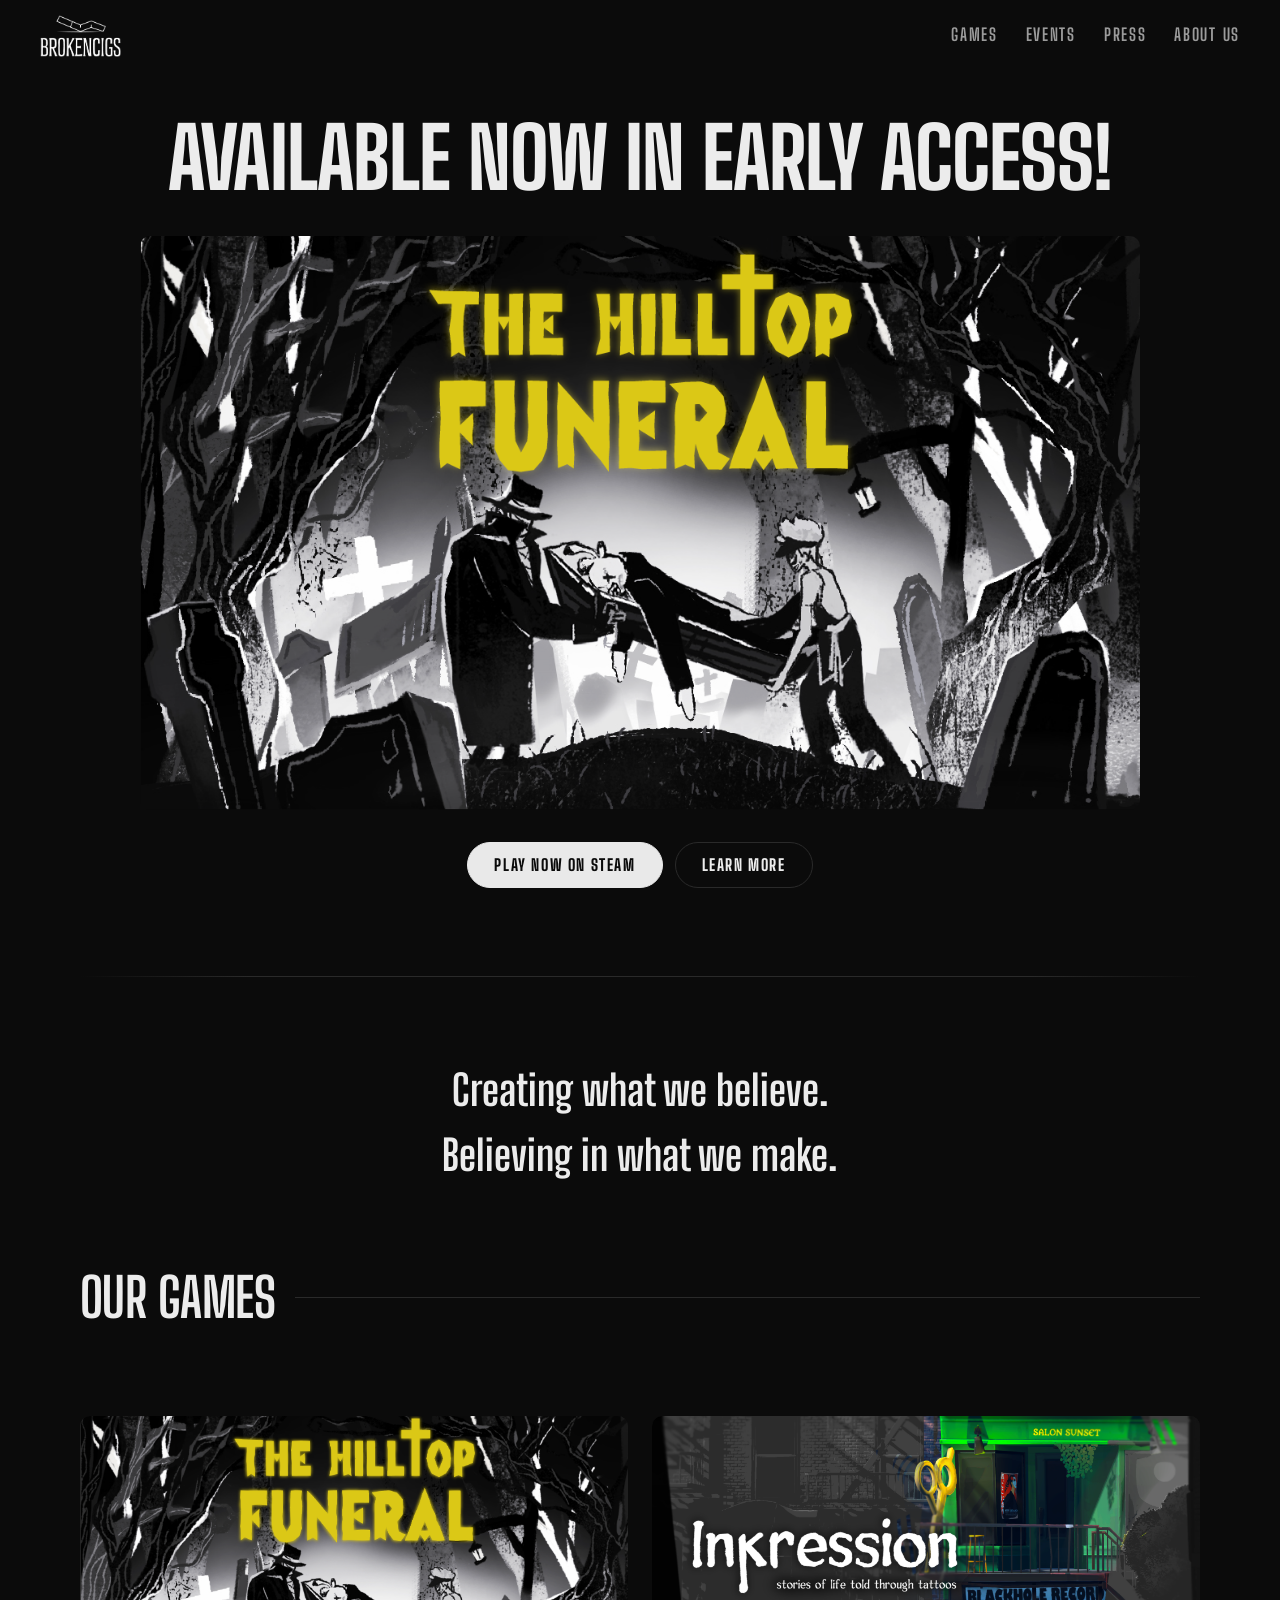
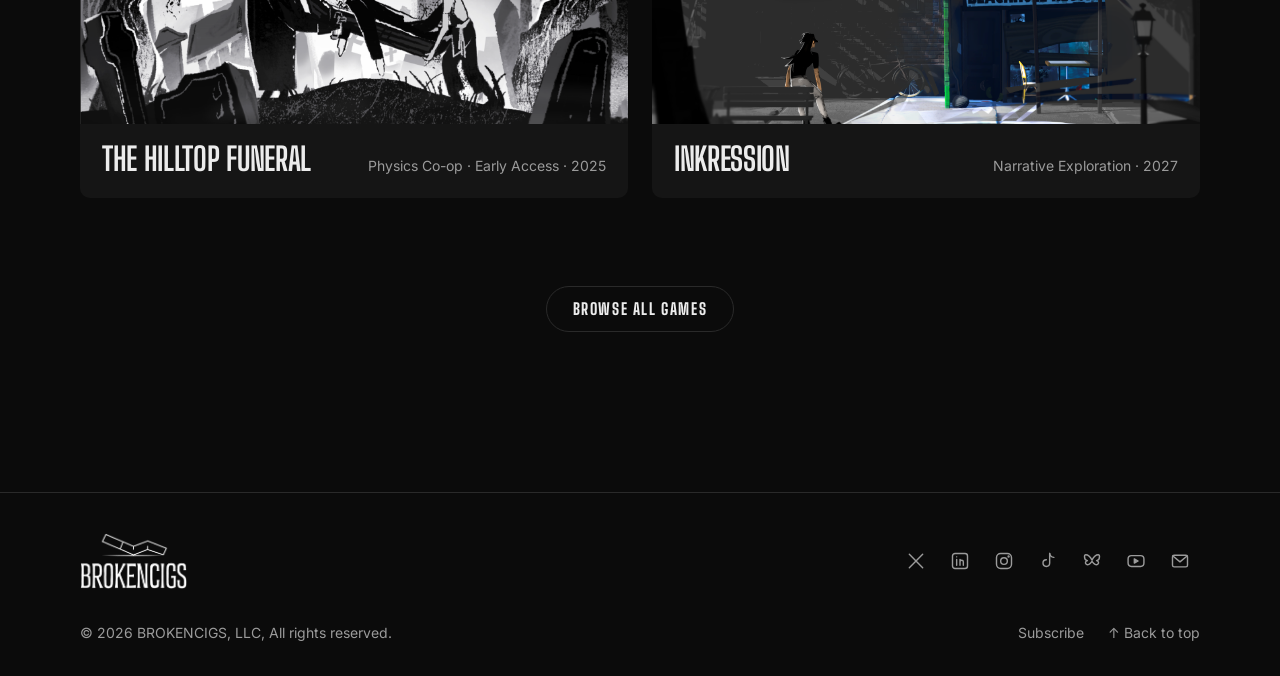
==== index.html @ 19e1feb3 "Migrate brokencigs.com from Adobe Portfolio to static site Co-Authored-By: Claude Opus 5.5 <noreply@" ====
<!doctype html>
<html lang="en">
<head>
  <meta charset="utf-8">
  <meta name="viewport" content="width=device-width, initial-scale=1">
  <title>BROKENCIGS — New York Indie Game Studio</title>
  <meta name="description" content="New York indie game studio. Creating what we believe. Believing in what we make.">
  <meta name="keywords" content="indie game, indie game studio, new york indie game studio, nyc game studio, brokencigs, nyc indie">
  <meta property="og:title" content="BROKENCIGS">
  <meta property="og:description" content="New York indie game studio. Creating what we believe. Believing in what we make.">
  <meta property="og:image" content="https://brokencigs.com/images/brand/share.png">
  <meta name="twitter:card" content="summary_large_image">
  <link rel="canonical" href="https://brokencigs.com/">
  <link rel="icon" href="/images/brand/favicon-32.png">
  <link rel="apple-touch-icon" href="/images/brand/apple-touch-icon.png">
  <link rel="stylesheet" href="/assets/site.css">
  <script src="/site-config.js" defer></script>
  <script src="/assets/site.js" defer></script>
</head>
<body>
<script>
// ── HOME PAGE CONTENT ─────────────────────────────────────────
// Block types are listed in README.md. Reorder, add or remove freely.
PAGE = {
  blocks: [
    {
      type:    "hero",
      title:   "Available now in Early Access!",
      image:   "/images/home-page/hilltop-early-access.png",
      link:    "/the-hilltop-funeral/",
      buttons: [
        { label: "Play now on Steam", url: "https://store.steampowered.com/app/3553350/The_Hilltop_Funeral/" },
        { label: "Learn more",        url: "/the-hilltop-funeral/", style: "ghost" },
      ],
    },

    { type: "divider" },

    {
      type:  "tagline",
      lines: ["Creating what we believe.", "Believing in what we make."],
    },

    { type: "heading", text: "Our Games" },
    { type: "cards", source: "games" },
    { type: "buttons", items: [{ label: "Browse all games", url: "/games/", style: "ghost" }] },
  ],
};
</script>
</body>
</html>
---- assets/site.css ----
/* ================================================================
   site.css — look & feel for the whole site
   Change colours and fonts in the :root block below.
   ================================================================ */

@import url("https://fonts.googleapis.com/css2?family=Inter:wght@400;500;600&family=Big+Shoulders+Display:wght@600;700;800&display=swap");

:root {
  --bg:        #0b0b0b;   /* page background */
  --surface:   #151515;   /* cards, panels */
  --surface-2: #1d1d1d;
  --line:      #2a2a2a;   /* borders, dividers */
  --text:      #ececec;   /* main text */
  --muted:     #9b9b9b;   /* secondary text */
  --accent:    #e9e9e9;   /* buttons & highlights — pages can override with PAGE.accent */
  --accent-ink:#0b0b0b;   /* text on top of accent buttons */

  --font-display: "Big Shoulders Display", "Arial Narrow", sans-serif;
  --font-body:    "Inter", system-ui, sans-serif;

  --max:   1120px;   /* content width */
  --prose: 720px;    /* paragraph width */
  --gutter: clamp(16px, 4vw, 40px);
  --radius: 10px;
  --header-h: 72px;
}

/* ── Base ─────────────────────────────────────────────────── */
*, *::before, *::after { box-sizing: border-box; }
html { scroll-behavior: smooth; -webkit-text-size-adjust: 100%; }
body {
  margin: 0;
  background: var(--bg);
  color: var(--text);
  font: 400 17px/1.7 var(--font-body);
  -webkit-font-smoothing: antialiased;
  overflow-x: hidden;
}
img, video, iframe { display: block; max-width: 100%; }
a { color: inherit; text-decoration-color: color-mix(in srgb, currentColor 40%, transparent); text-underline-offset: 3px; }
a:hover { text-decoration-color: currentColor; }
h1, h2, h3 { font-family: var(--font-display); font-weight: 700; line-height: 1.1; letter-spacing: -0.01em; margin: 0; }
p { margin: 0 0 1em; }
p:last-child { margin-bottom: 0; }
::selection { background: var(--accent); color: var(--accent-ink); }
:focus-visible { outline: 2px solid var(--accent); outline-offset: 3px; }
.sr-only { position: absolute; width: 1px; height: 1px; overflow: hidden; clip: rect(0 0 0 0); white-space: nowrap; }

.eyebrow {
  font: 700 14px/1.4 var(--font-display);
  letter-spacing: .14em;
  text-transform: uppercase;
  color: var(--muted);
  margin: 0 0 .7em;
}

/* ── Header ───────────────────────────────────────────────── */
.site-header {
  position: fixed; inset: 0 0 auto 0; z-index: 50;
  height: var(--header-h);
  display: flex; align-items: center; justify-content: space-between; gap: 24px;
  padding: 0 var(--gutter);
  transition: background .3s, border-color .3s;
  border-bottom: 1px solid transparent;
}
body.scrolled .site-header, body.menu-open .site-header {
  background: color-mix(in srgb, var(--bg) 88%, transparent);
  backdrop-filter: blur(12px);
  border-bottom-color: var(--line);
}
.brand { display: flex; align-items: center; gap: 12px; text-decoration: none; }
.brand img { height: 42px; width: auto; }
.brand--footer img { height: 56px; }
.brand span { font: 800 24px/1 var(--font-display); letter-spacing: .06em; }

.site-nav { display: flex; align-items: center; gap: 28px; }
.site-nav__links { display: flex; gap: 28px; list-style: none; margin: 0; padding: 0; }
.site-nav__links a {
  font: 700 17px/1 var(--font-display); letter-spacing: .1em; text-transform: uppercase;
  text-decoration: none; color: var(--muted); padding: 8px 0; position: relative; transition: color .2s;
}
.site-nav__links a:hover, .site-nav__links a[aria-current] { color: var(--text); }
.site-nav__links a[aria-current]::after {
  content: ""; position: absolute; left: 0; right: 0; bottom: 0; height: 2px; background: var(--accent);
}
.site-header .socials--nav { display: none; }

.menu-btn { display: none; }

@media (max-width: 760px) {
  .menu-btn {
    display: grid; place-content: center; gap: 6px;
    width: 44px; height: 44px; margin-right: -10px;
    background: none; border: 0; cursor: pointer;
  }
  .menu-btn span { display: block; width: 22px; height: 2px; background: var(--text); transition: transform .25s; }
  body.menu-open .menu-btn span:first-child { transform: translateY(4px) rotate(45deg); }
  body.menu-open .menu-btn span:last-child  { transform: translateY(-4px) rotate(-45deg); }

  .site-nav {
    position: fixed; inset: var(--header-h) 0 0 0;
    flex-direction: column; align-items: flex-start; justify-content: space-between;
    padding: 32px var(--gutter) 48px;
    background: var(--bg);
    opacity: 0; visibility: hidden; transition: opacity .25s, visibility .25s;
  }
  body.menu-open { overflow: hidden; }
  body.menu-open .site-nav { opacity: 1; visibility: visible; }
  .site-nav__links { flex-direction: column; gap: 4px; }
  .site-nav__links a { font-size: 30px; letter-spacing: .02em; color: var(--text); display: block; padding: 10px 0; }
  .site-nav__links a[aria-current]::after { display: none; }
  .site-nav__links a[aria-current] { color: var(--accent); }
  .site-header .socials--nav { display: flex; }
}

/* ── Layout ───────────────────────────────────────────────── */
.site-main {
  padding: calc(var(--header-h) + 40px) var(--gutter) 40px;
  max-width: calc(var(--max) + var(--gutter) * 2);
  margin: 0 auto;
}
.site-main > * + * { margin-top: clamp(48px, 7vw, 88px); }
.site-main > .full:first-child { margin-top: calc(-1 * (var(--header-h) + 40px)); }

/* Full-bleed sections break out of the content column */
.full {
  width: 100vw;
  margin-left: calc(50% - 50vw);
}

.reveal { opacity: 0; transform: translateY(18px); transition: opacity .7s ease, transform .7s ease; }
.reveal.in { opacity: 1; transform: none; }

/* ── Headings & text ──────────────────────────────────────── */
.page-head { padding-top: 24px; }
.page-title { font-size: clamp(56px, 10vw, 128px); font-weight: 800; text-transform: uppercase; letter-spacing: 0; line-height: .95; }
.page-intro { max-width: var(--prose); margin-top: 20px; color: var(--muted); font-size: 19px; }

.section-heading, .block-title {
  font-size: clamp(34px, 5vw, 54px);
  text-transform: uppercase;
  margin-bottom: 28px;
}
.section-heading { display: flex; align-items: center; gap: 20px; }
.section-heading::after { content: ""; flex: 1; height: 1px; background: var(--line); }

.prose { max-width: var(--prose); }
.prose a { color: var(--text); font-weight: 500; }
.text--center { text-align: center; }
.text--center .prose, .text--center .block-title { margin-left: auto; margin-right: auto; }

.tagline { text-align: center; }
.tagline p {
  font: 700 clamp(26px, 3.8vw, 42px)/1.2 var(--font-display);
  margin: 0 auto .35em; max-width: 900px;
}
.tagline p:last-child { margin-bottom: 0; }

.divider { border: 0; height: 1px; background: linear-gradient(90deg, transparent, var(--line) 15%, var(--line) 85%, transparent); }

/* ── Buttons ──────────────────────────────────────────────── */
.buttons { display: flex; flex-wrap: wrap; gap: 12px; }
.buttons--center { justify-content: center; }
.btn {
  display: inline-flex; align-items: center; gap: 8px;
  padding: 14px 26px;
  font: 800 16px/1 var(--font-display); letter-spacing: .1em; text-transform: uppercase;
  text-decoration: none;
  background: var(--accent); color: var(--accent-ink);
  border: 1px solid var(--accent); border-radius: 999px;
  transition: transform .2s, background .2s, color .2s;
}
.btn:hover { transform: translateY(-2px); }
.btn--ghost { background: transparent; color: var(--text); border-color: var(--line); }
.btn--ghost:hover { border-color: var(--text); }

/* ── Hero blocks ──────────────────────────────────────────── */
.hero { text-align: center; }
.hero__title {
  font-size: clamp(40px, 7vw, 84px); font-weight: 800; text-transform: uppercase; margin-bottom: 32px;
}
.hero__img { display: block; max-width: 1000px; margin: 0 auto 32px; border-radius: var(--radius); overflow: hidden; }
.hero__img img { width: 100%; transition: transform .6s ease; }
a.hero__img:hover img { transform: scale(1.02); }

.game-hero { position: relative; }
.game-hero__art { position: relative; }
.game-hero__art > img:first-child {
  width: 100%; aspect-ratio: 16 / 9; max-height: 92vh; object-fit: cover;
}
.game-hero__art::after {   /* darken the top for the menu, fade the bottom into the page */
  content: ""; position: absolute; inset: 0; pointer-events: none;
  background: linear-gradient(180deg, rgba(11,11,11,.6) 0, transparent 22%, transparent 62%, var(--bg) 100%);
}
.game-hero__logo {
  position: absolute; z-index: 1; left: 50%; top: 50%; transform: translate(-50%, -50%);
  width: min(640px, 80%); filter: drop-shadow(0 6px 30px rgba(0,0,0,.6));
}
.game-hero__inner { position: relative; z-index: 1; margin-top: -40px; padding: 0 var(--gutter); text-align: center; }
.game-hero__sub { font-size: 19px; margin: 0 auto 20px; max-width: 600px; }
@media (max-width: 640px) { .game-hero__inner { margin-top: 8px; } }

/* ── Video, facts, images ─────────────────────────────────── */
.video__frame { position: relative; aspect-ratio: 16 / 9; border-radius: var(--radius); overflow: hidden; background: #000; }
.video__frame iframe { position: absolute; inset: 0; width: 100%; height: 100%; border: 0; }

.facts {
  display: grid; grid-template-columns: repeat(auto-fit, minmax(170px, 1fr));
  margin: 0; border: 1px solid var(--line); border-radius: var(--radius); overflow: hidden;
}
.fact { padding: 20px 22px; border-right: 1px solid var(--line); margin-right: -1px; }
.fact dt { font: 700 13px/1.4 var(--font-display); letter-spacing: .16em; text-transform: uppercase; color: var(--muted); margin-bottom: 6px; }
.fact dd { margin: 0; font: 700 21px/1.3 var(--font-display); }
.fact dd a { color: var(--accent); }
@media (max-width: 560px) {
  .facts { grid-template-columns: 1fr 1fr; }
  .fact { border-bottom: 1px solid var(--line); margin-bottom: -1px; }
}

.image { margin-left: auto; margin-right: auto; }
.image--narrow { max-width: var(--prose); }
.image--wide   { max-width: var(--max); }
.image .media { width: 100%; border-radius: var(--radius); }
.image figcaption { color: var(--muted); font-size: 14px; margin-top: 12px; text-align: center; }

img[data-lightbox] { cursor: zoom-in; }

/* ── Features ─────────────────────────────────────────────── */
.feature__text {
  max-width: 760px; margin: 0 auto 24px; text-align: center;
  font: 500 clamp(17px, 2vw, 20px)/1.6 var(--font-body);
}
.feature__text::before { content: "✢"; display: block; color: var(--accent); font-size: 22px; margin-bottom: 8px; }
.feature__media { display: grid; gap: 16px; }
.feature__media.cols-2 { grid-template-columns: 1fr 1fr; }
.feature__media.cols-3 { grid-template-columns: repeat(3, 1fr); }
.feature__media .media { width: 100%; height: 100%; object-fit: cover; border-radius: var(--radius); background: var(--surface); }
.feature__media.cols-1 { max-width: 960px; margin: 0 auto; }
@media (max-width: 640px) { .feature__media.cols-2, .feature__media.cols-3 { grid-template-columns: 1fr; } }

/* ── Lists ────────────────────────────────────────────────── */
.list .prose + .bullets, .bullets + .prose { margin-top: 24px; }
.bullets { list-style: none; padding: 0; margin: 0; max-width: var(--prose); display: grid; gap: 12px; }
.bullets li {
  padding: 16px 20px 16px 48px; position: relative;
  background: var(--surface); border-radius: var(--radius);
}
.bullets li::before { content: "✢"; position: absolute; left: 20px; top: 16px; color: var(--accent); }
.bullets strong { font-family: var(--font-display); }
.list > .buttons, .text + .buttons { margin-top: 28px; }

/* ── Characters ───────────────────────────────────────────── */
.character {
  display: grid; grid-template-columns: minmax(0, 5fr) minmax(0, 6fr); gap: clamp(24px, 5vw, 64px);
  align-items: center;
}
.character + .character { margin-top: clamp(48px, 7vw, 80px); }
.character--flip .character__img { order: 2; }
.character__img .media { width: 100%; border-radius: var(--radius); max-height: 640px; object-fit: contain; }
.character h3 { font-size: clamp(34px, 5vw, 52px); text-transform: uppercase; margin-bottom: 6px; }
.character .eyebrow { color: var(--accent); margin-bottom: 18px; }
@media (max-width: 720px) {
  .character { grid-template-columns: 1fr; }
  .character--flip .character__img { order: 0; }
}

/* ── Gallery ──────────────────────────────────────────────── */
.gallery__grid { display: grid; grid-template-columns: repeat(auto-fill, minmax(260px, 1fr)); gap: 12px; }
.gallery__grid .media { width: 100%; aspect-ratio: 16 / 9; object-fit: cover; border-radius: 6px; transition: opacity .2s; }
.gallery__grid .media:hover { opacity: .8; }

/* ── Events ───────────────────────────────────────────────── */
.event { padding-top: clamp(40px, 6vw, 64px); border-top: 1px solid var(--line); }
.page-head + .event { border-top: 0; padding-top: 0; }
.event__title { font-size: clamp(34px, 5.2vw, 58px); text-transform: uppercase; margin-bottom: 28px; }
.event__main { display: grid; grid-template-columns: minmax(0, 1fr) minmax(0, 1fr); gap: clamp(24px, 4vw, 56px); align-items: start; }
.event__main--solo { grid-template-columns: 1fr; }
.event__main .prose { color: #d6d6d6; }
.event__lead { display: block; border-radius: var(--radius); overflow: hidden; background: var(--surface); }
.event__lead .media { width: 100%; }
.event__photos { display: grid; gap: 12px; margin-top: 24px; }
.event__photos.cols-2 { grid-template-columns: repeat(2, 1fr); }
.event__photos.cols-3 { grid-template-columns: repeat(3, 1fr); }
.event__photos .media { width: 100%; aspect-ratio: 4 / 3; object-fit: cover; border-radius: 6px; }
@media (max-width: 760px) {
  .event__main { grid-template-columns: 1fr; }
  .event__photos.cols-3 { grid-template-columns: 1fr 1fr; }
  .event__photos.cols-3 .media:first-child { grid-column: 1 / -1; }
}

/* ── Cards ────────────────────────────────────────────────── */
.cards { display: grid; grid-template-columns: repeat(auto-fill, minmax(min(100%, 420px), 1fr)); gap: 24px; }
.card { display: block; text-decoration: none; position: relative; border-radius: var(--radius); overflow: hidden; background: var(--surface); }
.card__img { aspect-ratio: 16 / 9; overflow: hidden; }
.card__img img { width: 100%; height: 100%; object-fit: cover; transition: transform .6s ease; }
.card:hover .card__img img { transform: scale(1.05); }
.card__body { padding: 18px 22px 20px; display: flex; align-items: baseline; justify-content: space-between; gap: 16px; flex-wrap: wrap; }
.card__title { font-size: 32px; text-transform: uppercase; }
.card__meta { margin: 0; color: var(--muted); font-size: 14px; }

/* Event year cards: big year over the photo */
.card--big-title .card__img::after { content: ""; position: absolute; inset: 0; background: rgba(0,0,0,.45); transition: background .3s; }
.card--big-title:hover .card__img::after { background: rgba(0,0,0,.25); }
.card--big-title .card__body { position: absolute; inset: 0; display: grid; place-items: center; padding: 0; z-index: 1; }
.card--big-title .card__title { font-size: clamp(72px, 12vw, 140px); font-weight: 800; text-shadow: 0 4px 30px rgba(0,0,0,.5); }
.card--big-title .card__meta { display: none; }

/* ── Link lists (press) ───────────────────────────────────── */
.links ul { list-style: none; margin: 0; padding: 0; border-top: 1px solid var(--line); }
.links li a {
  display: grid; grid-template-columns: 1fr auto; gap: 4px 24px; align-items: center;
  padding: 22px 4px; border-bottom: 1px solid var(--line); text-decoration: none;
  transition: background .2s, padding .2s;
}
.links li a:hover { background: var(--surface); padding-left: 16px; padding-right: 16px; }
.links__title { font: 700 clamp(21px, 2.6vw, 26px)/1.3 var(--font-display); }
.links__meta { grid-column: 1; color: var(--muted); font-size: 14px; }
.links__arrow { grid-row: 1 / span 2; grid-column: 2; font-size: 22px; color: var(--muted); transition: color .2s, transform .2s; }
.links li a:hover .links__arrow { color: var(--accent); transform: translate(2px, -2px); }

/* ── Footer ───────────────────────────────────────────────── */
.site-footer {
  margin-top: clamp(64px, 10vw, 120px);
  border-top: 1px solid var(--line);
  padding: 40px var(--gutter) 32px;
}
.site-footer__top, .site-footer__bottom {
  max-width: var(--max); margin: 0 auto;
  display: flex; justify-content: space-between; align-items: center; gap: 20px; flex-wrap: wrap;
}
.site-footer__bottom { margin-top: 32px; color: var(--muted); font-size: 14px; }
.site-footer__links { display: flex; gap: 24px; }
.site-footer__links a { text-decoration: none; }
.site-footer__links a:hover { color: var(--text); }

.socials { display: flex; flex-wrap: wrap; gap: 4px; list-style: none; margin: 0; padding: 0; }
.socials a {
  display: grid; place-items: center; width: 40px; height: 40px; border-radius: 50%;
  color: var(--muted); text-decoration: none; transition: color .2s, background .2s;
}
.socials a:hover { color: var(--text); background: var(--surface-2); }
.socials svg { width: 20px; height: 20px; fill: none; stroke: currentColor; stroke-width: 1.7; stroke-linecap: round; stroke-linejoin: round; }

/* ── Lightbox ─────────────────────────────────────────────── */
.lightbox {
  position: fixed; inset: 0; z-index: 100;
  display: grid; place-items: center; padding: 56px;
  background: rgba(0,0,0,.94);
  opacity: 0; visibility: hidden; transition: opacity .25s, visibility .25s;
}
.lightbox.open { opacity: 1; visibility: visible; }
.lightbox img { max-width: 100%; max-height: calc(100vh - 112px); object-fit: contain; border-radius: 4px; }
.lightbox button {
  position: absolute; background: none; border: 0; color: #fff; cursor: pointer;
  font: 300 48px/1 var(--font-body); width: 56px; height: 56px; opacity: .7;
}
.lightbox button:hover { opacity: 1; }
.lightbox__close { top: 8px; right: 8px; }
.lightbox__prev  { left: 4px; top: 50%; transform: translateY(-50%); }
.lightbox__next  { right: 4px; top: 50%; transform: translateY(-50%); }
.lightbox--single .lightbox__prev, .lightbox--single .lightbox__next { display: none; }
@media (max-width: 600px) { .lightbox { padding: 56px 8px; } }

.block-error { color: #ff6b6b; border: 1px dashed #ff6b6b; padding: 12px; border-radius: 6px; }

@media (prefers-reduced-motion: reduce) {
  *, *::before, *::after { transition: none !important; animation: none !important; scroll-behavior: auto !important; }
}
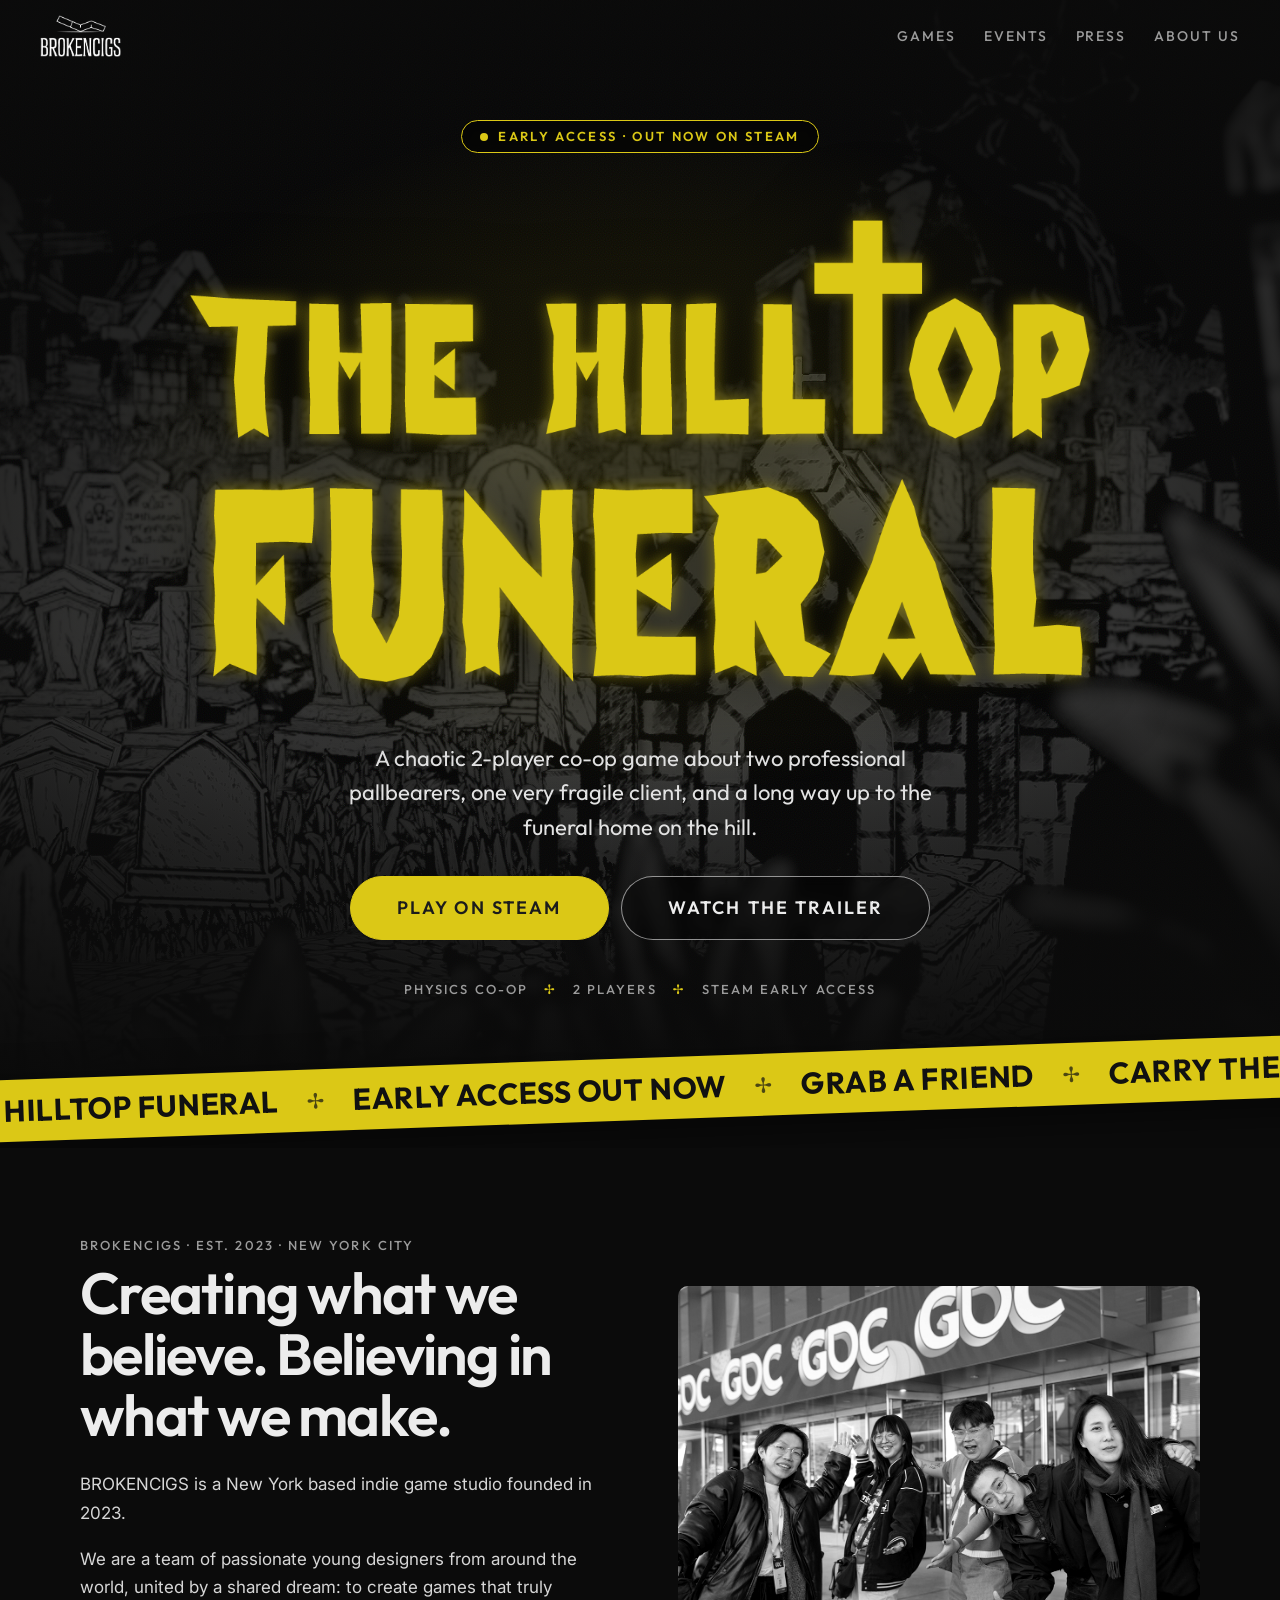
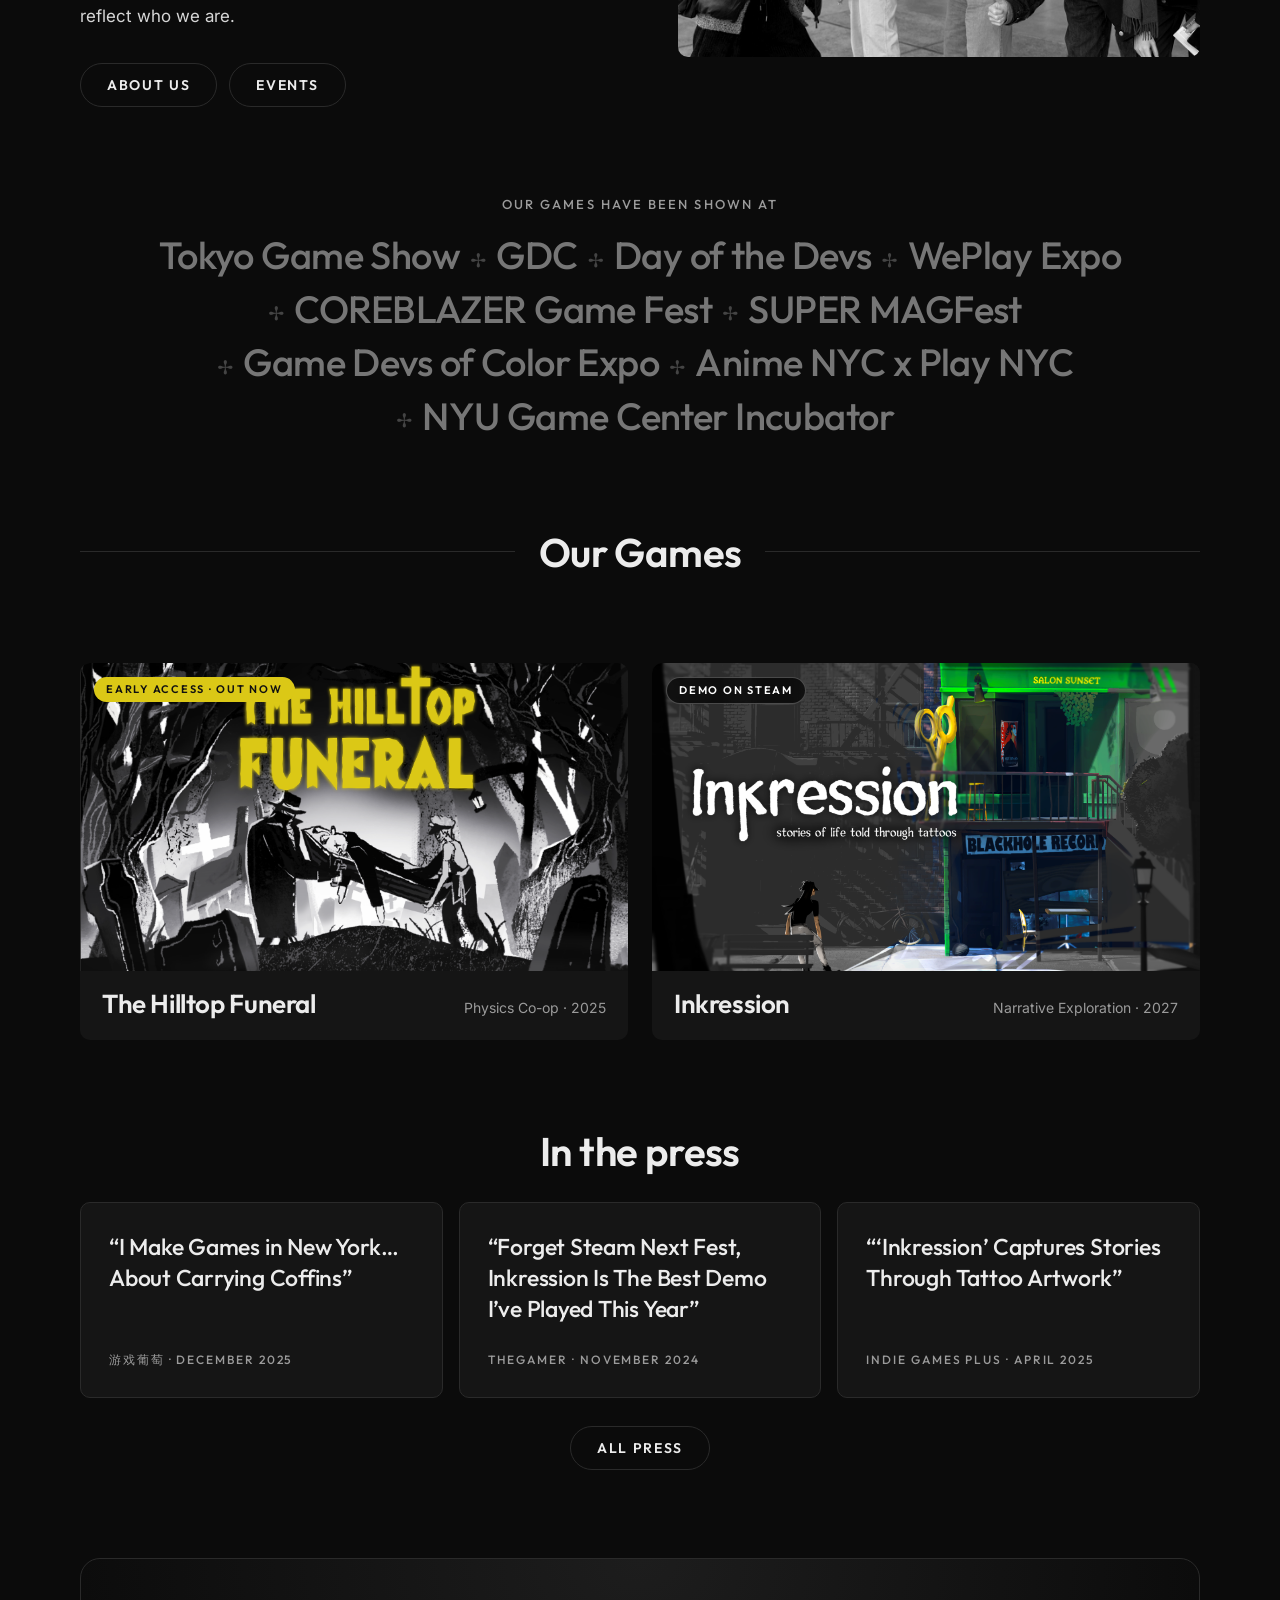
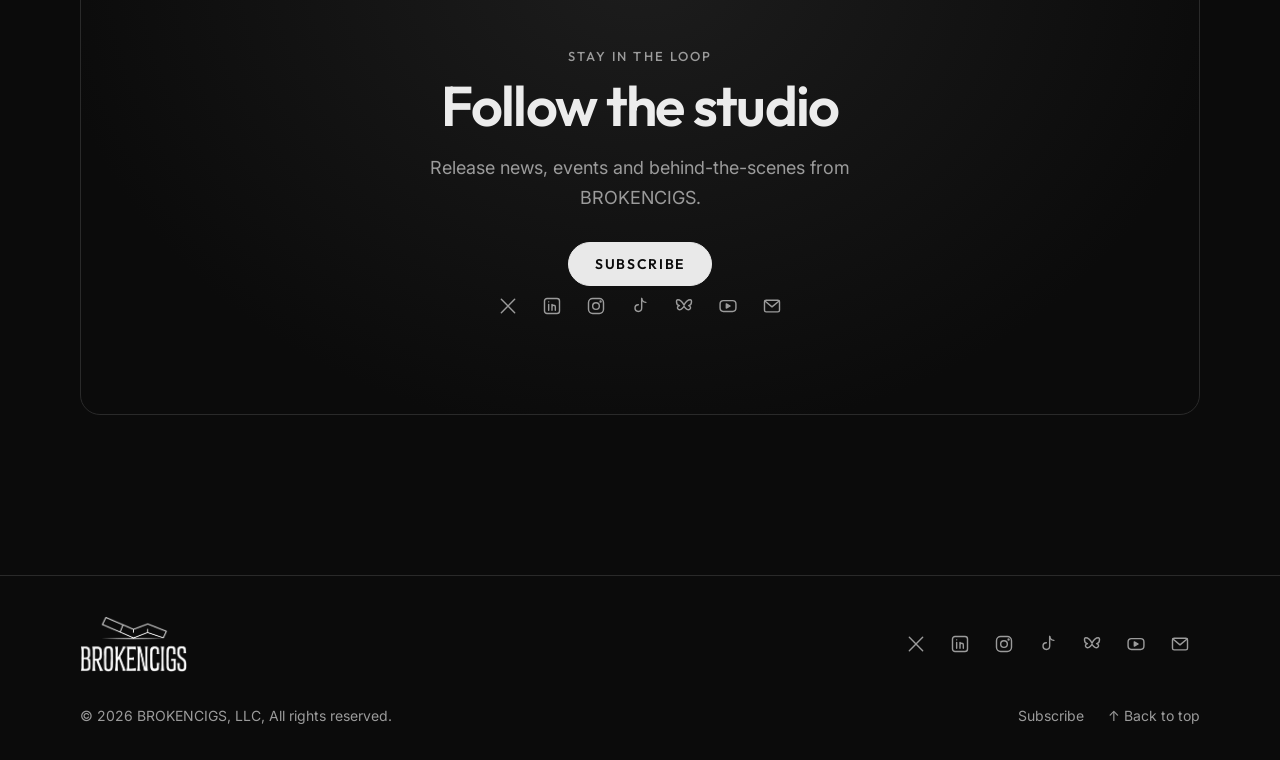
==== commit c31edec8: "Redesign home page around The Hilltop Funeral early access launch Co-Authored-By: Claude Opus 5.5 <n" ====
--- a/index.html
+++ b/index.html
@@ -4,11 +4,11 @@
   <meta charset="utf-8">
   <meta name="viewport" content="width=device-width, initial-scale=1">
   <title>BROKENCIGS — New York Indie Game Studio</title>
-  <meta name="description" content="New York indie game studio. Creating what we believe. Believing in what we make.">
-  <meta name="keywords" content="indie game, indie game studio, new york indie game studio, nyc game studio, brokencigs, nyc indie">
-  <meta property="og:title" content="BROKENCIGS">
+  <meta name="description" content="New York indie game studio. Creating what we believe. Believing in what we make. The Hilltop Funeral is out now in Early Access on Steam.">
+  <meta name="keywords" content="indie game, indie game studio, new york indie game studio, nyc game studio, brokencigs, nyc indie, the hilltop funeral, inkression">
+  <meta property="og:title" content="BROKENCIGS — The Hilltop Funeral is out now in Early Access">
   <meta property="og:description" content="New York indie game studio. Creating what we believe. Believing in what we make.">
-  <meta property="og:image" content="https://brokencigs.com/images/brand/share.png">
+  <meta property="og:image" content="https://brokencigs.com/images/home-page/hilltop-early-access.png">
   <meta name="twitter:card" content="summary_large_image">
   <link rel="canonical" href="https://brokencigs.com/">
   <link rel="icon" href="/images/brand/favicon-32.png">
@@ -21,29 +21,98 @@
 <script>
 // ── HOME PAGE CONTENT ─────────────────────────────────────────
 // Block types are listed in README.md. Reorder, add or remove freely.
+// To feature a different game later, edit the "promo" and "marquee" blocks.
 PAGE = {
   blocks: [
+
+    // 1. Full-screen spotlight on the game we're promoting
     {
-      type:    "hero",
-      title:   "Available now in Early Access!",
-      image:   "/images/home-page/hilltop-early-access.png",
-      link:    "/the-hilltop-funeral/",
+      type:       "promo",
+      title:      "The Hilltop Funeral",
+      badge:      "Early Access · Out now on Steam",
+      logo:       "/images/the-hilltop-funeral/logo.png",
+      link:       "/the-hilltop-funeral/",
+      background: "/images/the-hilltop-funeral/page-background.png",
+      accent:     "#dbc816",
+      accentInk:  "#1c1c1c",
+      text:       "A chaotic 2-player co-op game about two professional pallbearers, one very fragile client, and a long way up to the funeral home on the hill.",
       buttons: [
-        { label: "Play now on Steam", url: "https://store.steampowered.com/app/3553350/The_Hilltop_Funeral/" },
-        { label: "Learn more",        url: "/the-hilltop-funeral/", style: "ghost" },
+        { label: "Play on Steam", url: "https://store.steampowered.com/app/3553350/The_Hilltop_Funeral/" },
+        { label: "Watch the trailer", url: "/the-hilltop-funeral/", style: "ghost" },
+      ],
+      meta: ["Physics Co-op", "2 Players", "Steam Early Access"],
+    },
+
+    // 2. Scrolling ticker (click goes to Steam)
+    {
+      type:  "marquee",
+      link:  "https://store.steampowered.com/app/3553350/The_Hilltop_Funeral/",
+      color: "#dbc816",
+      ink:   "#111111",
+      items: ["The Hilltop Funeral", "Early Access out now", "Grab a friend", "Carry the casket", "Deliver the dead", "Play on Steam"],
+    },
+
+    // 3. Who we are
+    {
+      type:    "split",
+      eyebrow: "BROKENCIGS · Est. 2023 · New York City",
+      title:   "Creating what we believe. Believing in what we make.",
+      body:    "BROKENCIGS is a New York based indie game studio founded in 2023.\n\nWe are a team of passionate young designers from around the world, united by a shared dream: to create games that truly reflect who we are.",
+      image:   { src: "/images/about/team-at-gdc.jpg", alt: "The BROKENCIGS team outside GDC" },
+      buttons: [
+        { label: "About us", url: "/about-us/", style: "ghost" },
+        { label: "Events",   url: "/events/",   style: "ghost" },
       ],
     },
 
-    { type: "divider" },
-
+    // 4. Where we've shown our games
     {
-      type:  "tagline",
-      lines: ["Creating what we believe.", "Believing in what we make."],
+      type:  "chips",
+      title: "Our games have been shown at",
+      items: [
+        { label: "Tokyo Game Show",           url: "/events-2025/" },
+        { label: "GDC",                       url: "/events-2025/" },
+        { label: "Day of the Devs",           url: "/events-2025/" },
+        { label: "WePlay Expo",               url: "/events-2025/" },
+        { label: "COREBLAZER Game Fest",      url: "/events-2025/" },
+        { label: "SUPER MAGFest",             url: "/events-2025/" },
+        { label: "Game Devs of Color Expo",   url: "/events-2025/" },
+        { label: "Anime NYC x Play NYC",      url: "/events-2024/" },
+        { label: "NYU Game Center Incubator", url: "/events-2024/" },
+      ],
     },
 
+    // 5. Games (cards come from site-config.js)
     { type: "heading", text: "Our Games" },
     { type: "cards", source: "games" },
-    { type: "buttons", items: [{ label: "Browse all games", url: "/games/", style: "ghost" }] },
+
+    // 6. Press headlines (full list lives on /press/)
+    {
+      type:  "quotes",
+      title: "In the press",
+      items: [
+        { text: "I Make Games in New York… About Carrying Coffins",
+          source: "游戏葡萄 · December 2025",
+          url: "https://mp.weixin.qq.com/s/40uo7gudDK7MLKStFDZrXw" },
+        { text: "Forget Steam Next Fest, Inkression Is The Best Demo I’ve Played This Year",
+          source: "TheGamer · November 2024",
+          url: "https://www.thegamer.com/inkression-demo/" },
+        { text: "‘Inkression’ Captures Stories Through Tattoo Artwork",
+          source: "Indie Games Plus · April 2025",
+          url: "https://indiegamesplus.com/inkression-preview/" },
+      ],
+      buttons: [{ label: "All press", url: "/press/", style: "ghost" }],
+    },
+
+    // 7. Newsletter + socials
+    {
+      type:    "cta",
+      eyebrow: "Stay in the loop",
+      title:   "Follow the studio",
+      text:    "Release news, events and behind-the-scenes from BROKENCIGS.",
+      buttons: [{ label: "Subscribe", url: "https://mailchi.mp/brokencigs/subscribe" }],
+      socials: true,
+    },
   ],
 };
 </script>
--- a/assets/site.css
+++ b/assets/site.css
@@ -3,7 +3,7 @@
    Change colours and fonts in the :root block below.
    ================================================================ */
 
-@import url("https://fonts.googleapis.com/css2?family=Inter:wght@400;500;600&family=Big+Shoulders+Display:wght@600;700;800&display=swap");
+@import url("https://fonts.googleapis.com/css2?family=Inter:wght@400;500;600&family=Outfit:wght@400;500;600;700&display=swap");
 
 :root {
   --bg:        #0b0b0b;   /* page background */
@@ -14,8 +14,12 @@
   --muted:     #9b9b9b;   /* secondary text */
   --accent:    #e9e9e9;   /* buttons & highlights — pages can override with PAGE.accent */
   --accent-ink:#0b0b0b;   /* text on top of accent buttons */
-
-  --font-display: "Big Shoulders Display", "Arial Narrow", sans-serif;
+  --btn-bg:  var(--accent);       /* button fill — pages can override with PAGE.button */
+  --btn-ink: var(--accent-ink);   /* button text — PAGE.buttonInk */
+  --btn-hover-bg: rgba(43, 43, 43, .8);   /* buttons invert on hover: dark fill, coloured text */
+  --heading: var(--text);         /* section heading colour — PAGE.headingColor */
+
+  --font-display: "Outfit", system-ui, sans-serif;
   --font-body:    "Inter", system-ui, sans-serif;
 
   --max:   1120px;   /* content width */
@@ -39,7 +43,7 @@
 img, video, iframe { display: block; max-width: 100%; }
 a { color: inherit; text-decoration-color: color-mix(in srgb, currentColor 40%, transparent); text-underline-offset: 3px; }
 a:hover { text-decoration-color: currentColor; }
-h1, h2, h3 { font-family: var(--font-display); font-weight: 700; line-height: 1.1; letter-spacing: -0.01em; margin: 0; }
+h1, h2, h3 { font-family: var(--font-display); font-weight: 600; line-height: 1.15; letter-spacing: -0.015em; margin: 0; }
 p { margin: 0 0 1em; }
 p:last-child { margin-bottom: 0; }
 ::selection { background: var(--accent); color: var(--accent-ink); }
@@ -47,8 +51,8 @@
 .sr-only { position: absolute; width: 1px; height: 1px; overflow: hidden; clip: rect(0 0 0 0); white-space: nowrap; }
 
 .eyebrow {
-  font: 700 14px/1.4 var(--font-display);
-  letter-spacing: .14em;
+  font: 500 13px/1.4 var(--font-display);
+  letter-spacing: .16em;
   text-transform: uppercase;
   color: var(--muted);
   margin: 0 0 .7em;
@@ -71,12 +75,12 @@
 .brand { display: flex; align-items: center; gap: 12px; text-decoration: none; }
 .brand img { height: 42px; width: auto; }
 .brand--footer img { height: 56px; }
-.brand span { font: 800 24px/1 var(--font-display); letter-spacing: .06em; }
+.brand span { font: 600 20px/1 var(--font-display); letter-spacing: .06em; }
 
 .site-nav { display: flex; align-items: center; gap: 28px; }
 .site-nav__links { display: flex; gap: 28px; list-style: none; margin: 0; padding: 0; }
 .site-nav__links a {
-  font: 700 17px/1 var(--font-display); letter-spacing: .1em; text-transform: uppercase;
+  font: 500 14px/1 var(--font-display); letter-spacing: .14em; text-transform: uppercase;
   text-decoration: none; color: var(--muted); padding: 8px 0; position: relative; transition: color .2s;
 }
 .site-nav__links a:hover, .site-nav__links a[aria-current] { color: var(--text); }
@@ -114,6 +118,16 @@
 }
 
 /* ── Layout ───────────────────────────────────────────────── */
+/* Page background art (PAGE.background) — sits behind everything, fades out at the bottom */
+.page-bg {
+  position: absolute; top: 0; left: 0; right: 0; z-index: -1;
+  background-repeat: no-repeat;
+  -webkit-mask-image: linear-gradient(180deg, #000 55%, transparent 100%);
+          mask-image: linear-gradient(180deg, #000 55%, transparent 100%);
+  pointer-events: none;
+  opacity: .45;           /* PAGE.background.opacity overrides this */
+}
+
 .site-main {
   padding: calc(var(--header-h) + 40px) var(--gutter) 40px;
   max-width: calc(var(--max) + var(--gutter) * 2);
@@ -133,25 +147,27 @@
 
 /* ── Headings & text ──────────────────────────────────────── */
 .page-head { padding-top: 24px; }
-.page-title { font-size: clamp(56px, 10vw, 128px); font-weight: 800; text-transform: uppercase; letter-spacing: 0; line-height: .95; }
+.page-title { font-size: clamp(44px, 7vw, 84px); font-weight: 600; letter-spacing: -0.025em; line-height: 1.05; }
 .page-intro { max-width: var(--prose); margin-top: 20px; color: var(--muted); font-size: 19px; }
 
 .section-heading, .block-title {
-  font-size: clamp(34px, 5vw, 54px);
-  text-transform: uppercase;
+  font-size: clamp(28px, 3.6vw, 40px);
   margin-bottom: 28px;
 }
-.section-heading { display: flex; align-items: center; gap: 20px; }
-.section-heading::after { content: ""; flex: 1; height: 1px; background: var(--line); }
-
-.prose { max-width: var(--prose); }
+.section-heading, .block-title { text-align: center; color: var(--heading); }
+.character h3 { color: var(--heading); }
+.tagline strong { color: var(--accent); font-weight: inherit; }
+.section-heading { display: flex; align-items: center; gap: 24px; }
+.section-heading::before, .section-heading::after { content: ""; flex: 1; height: 1px; background: var(--line); }
+
+.prose { max-width: var(--prose); margin-left: auto; margin-right: auto; }
 .prose a { color: var(--text); font-weight: 500; }
 .text--center { text-align: center; }
 .text--center .prose, .text--center .block-title { margin-left: auto; margin-right: auto; }
 
 .tagline { text-align: center; }
 .tagline p {
-  font: 700 clamp(26px, 3.8vw, 42px)/1.2 var(--font-display);
+  font: 500 clamp(22px, 3vw, 32px)/1.35 var(--font-display);
   margin: 0 auto .35em; max-width: 900px;
 }
 .tagline p:last-child { margin-bottom: 0; }
@@ -164,53 +180,161 @@
 .btn {
   display: inline-flex; align-items: center; gap: 8px;
   padding: 14px 26px;
-  font: 800 16px/1 var(--font-display); letter-spacing: .1em; text-transform: uppercase;
+  font: 600 14px/1 var(--font-display); letter-spacing: .12em; text-transform: uppercase;
   text-decoration: none;
-  background: var(--accent); color: var(--accent-ink);
-  border: 1px solid var(--accent); border-radius: 999px;
+  background: var(--btn-bg); color: var(--btn-ink);
+  border: 1px solid var(--btn-bg); border-radius: 999px;
   transition: transform .2s, background .2s, color .2s;
 }
-.btn:hover { transform: translateY(-2px); }
+.btn:hover { transform: translateY(-2px); background: var(--btn-hover-bg); color: var(--btn-bg); }
 .btn--ghost { background: transparent; color: var(--text); border-color: var(--line); }
 .btn--ghost:hover { border-color: var(--text); }
 
 /* ── Hero blocks ──────────────────────────────────────────── */
 .hero { text-align: center; }
 .hero__title {
-  font-size: clamp(40px, 7vw, 84px); font-weight: 800; text-transform: uppercase; margin-bottom: 32px;
+  font-size: clamp(32px, 5vw, 60px); font-weight: 600; margin-bottom: 32px;
 }
 .hero__img { display: block; max-width: 1000px; margin: 0 auto 32px; border-radius: var(--radius); overflow: hidden; }
 .hero__img img { width: 100%; transition: transform .6s ease; }
 a.hero__img:hover img { transform: scale(1.02); }
 
-.game-hero { position: relative; }
-.game-hero__art { position: relative; }
-.game-hero__art > img:first-child {
-  width: 100%; aspect-ratio: 16 / 9; max-height: 92vh; object-fit: cover;
-}
-.game-hero__art::after {   /* darken the top for the menu, fade the bottom into the page */
-  content: ""; position: absolute; inset: 0; pointer-events: none;
-  background: linear-gradient(180deg, rgba(11,11,11,.6) 0, transparent 22%, transparent 62%, var(--bg) 100%);
-}
-.game-hero__logo {
-  position: absolute; z-index: 1; left: 50%; top: 50%; transform: translate(-50%, -50%);
-  width: min(640px, 80%); filter: drop-shadow(0 6px 30px rgba(0,0,0,.6));
-}
-.game-hero__inner { position: relative; z-index: 1; margin-top: -40px; padding: 0 var(--gutter); text-align: center; }
+.game-hero { position: relative; text-align: center; }
+.game-hero__title-logo { display: block; width: min(1000px, 96%); margin: 0 auto 36px; transition: transform .4s ease; }
+a.game-hero__title-logo:hover { transform: scale(1.02); }
+.game-hero__title-logo img { width: 100%; }
 .game-hero__sub { font-size: 19px; margin: 0 auto 20px; max-width: 600px; }
-@media (max-width: 640px) { .game-hero__inner { margin-top: 8px; } }
+.game-hero .btn { padding: 22px 48px; font-size: 18px; }
+@media (max-width: 560px) { .game-hero .btn { padding: 18px 34px; font-size: 16px; } }
+.site-main > .game-hero + * { margin-top: clamp(72px, 10vw, 128px); }   /* space below the logo & button */
+
+/* ── Home: featured game promo ────────────────────────────── */
+.promo {
+  position: relative; isolation: isolate; overflow: hidden;
+  min-height: 100vh; min-height: 100svh;
+  display: grid; place-items: center; text-align: center;
+  padding: calc(var(--header-h) + 48px) var(--gutter) 88px;
+}
+.promo__bg {
+  position: absolute; inset: 0; z-index: -2;
+  background: center top / cover no-repeat;
+  opacity: .5;
+  animation: promo-drift 40s ease-in-out infinite alternate;
+}
+@keyframes promo-drift { from { transform: scale(1.04); } to { transform: scale(1.14) translateY(-2%); } }
+.promo::after {
+  content: ""; position: absolute; inset: 0; z-index: -1;
+  background:
+    radial-gradient(ellipse 60% 45% at 50% 42%, color-mix(in srgb, var(--accent) 14%, transparent), transparent 70%),
+    radial-gradient(ellipse at center, transparent 30%, rgba(11,11,11,.8) 100%),
+    linear-gradient(180deg, rgba(11,11,11,.7) 0, transparent 22%, transparent 60%, var(--bg) 100%);
+}
+.promo__badge {
+  display: inline-flex; align-items: center; gap: 10px;
+  padding: 9px 18px; margin: 0 0 28px;
+  border: 1px solid var(--accent); border-radius: 999px;
+  background: rgba(0,0,0,.45); backdrop-filter: blur(6px);
+  color: var(--accent);
+  font: 600 13px/1 var(--font-display); letter-spacing: .18em; text-transform: uppercase;
+}
+.promo__dot { width: 8px; height: 8px; border-radius: 50%; background: var(--accent); animation: pulse 1.8s infinite; }
+@keyframes pulse {
+  0%   { box-shadow: 0 0 0 0 color-mix(in srgb, var(--accent) 70%, transparent); }
+  100% { box-shadow: 0 0 0 12px transparent; }
+}
+.promo__logo { display: block; width: min(960px, 96%); margin: 0 auto 20px; transition: transform .4s ease; }
+a.promo__logo:hover { transform: scale(1.02); }
+.promo__logo img { width: 100%; filter: drop-shadow(0 10px 40px rgba(0,0,0,.7)); }
+.promo__text { max-width: 620px; margin: 0 auto 32px; font: 400 clamp(18px, 2.1vw, 22px)/1.55 var(--font-display); color: #e2e2e2; }
+.promo .btn { padding: 22px 46px; font-size: 18px; }
+.promo .btn--ghost { border-color: rgba(255,255,255,.55); background: rgba(0,0,0,.35); backdrop-filter: blur(6px); }
+.promo .btn--ghost:hover { border-color: var(--accent); }
+.promo__meta {
+  list-style: none; margin: 40px 0 0; padding: 0;
+  display: flex; flex-wrap: wrap; justify-content: center; gap: 10px 0;
+  color: var(--muted); font: 500 13px/1.4 var(--font-display); letter-spacing: .16em; text-transform: uppercase;
+}
+.promo__meta li + li::before { content: "✢"; margin: 0 16px; color: var(--accent); }
+@media (max-width: 560px) { .promo .btn { padding: 18px 32px; font-size: 16px; } }
+
+/* ── Ticker band ──────────────────────────────────────────── */
+.marquee { --marquee-bg: var(--accent); --marquee-ink: #111; overflow: hidden; padding: 28px 0; }
+.site-main > .promo + .marquee { margin-top: -56px; }
+.marquee__band {
+  display: block; width: 110%; margin-left: -5%;
+  background: var(--marquee-bg); color: var(--marquee-ink); text-decoration: none;
+  transform: rotate(-2deg);
+  box-shadow: 0 12px 40px rgba(0,0,0,.5);
+}
+.marquee__track { display: flex; width: max-content; animation: marquee 32s linear infinite; }
+.marquee__band:hover .marquee__track { animation-play-state: paused; }
+.marquee__row {
+  display: flex; align-items: center; gap: 28px; padding: 16px 28px 16px 0;
+  font: 700 clamp(20px, 2.6vw, 30px)/1 var(--font-display); text-transform: uppercase; letter-spacing: .02em; white-space: nowrap;
+}
+.marquee__sep { font-size: .7em; opacity: .7; }
+@keyframes marquee { to { transform: translateX(-50%); } }
+
+/* ── Split (text + image) ─────────────────────────────────── */
+.split { display: grid; grid-template-columns: minmax(0, 1fr) minmax(0, 1fr); gap: clamp(32px, 6vw, 80px); align-items: center; }
+.split--flip .split__media { order: -1; }
+.split__title { font-size: clamp(34px, 4.8vw, 58px); line-height: 1.05; letter-spacing: -.03em; margin-bottom: 24px; }
+.split .prose { margin-left: 0; color: #d6d6d6; }
+.split .buttons { margin-top: 32px; }
+.split__media .media { width: 100%; border-radius: var(--radius); filter: grayscale(1) contrast(1.08); transition: filter .6s ease; }
+.split__media:hover .media { filter: none; }
+@media (max-width: 800px) { .split { grid-template-columns: 1fr; } .split--flip .split__media { order: 0; } }
+
+/* ── Chips ("shown at") ───────────────────────────────────── */
+.chips { text-align: center; }
+.chips__title { margin-bottom: 18px; }
+.chips ul {
+  list-style: none; margin: 0 auto; padding: 0; max-width: 1000px;
+  display: flex; flex-wrap: wrap; justify-content: center; gap: 4px 0;
+  font: 500 clamp(22px, 3.2vw, 38px)/1.3 var(--font-display); letter-spacing: -.015em;
+}
+.chips li { color: #767676; }
+.chips li + li::before { content: "✢"; display: inline-block; margin: 0 .55em; font-size: .5em; vertical-align: middle; color: #444; }
+.chips a { text-decoration: none; transition: color .2s; }
+.chips a:hover { color: var(--text); }
+
+/* ── Press quotes ─────────────────────────────────────────── */
+.quotes__grid { display: grid; grid-template-columns: repeat(auto-fit, minmax(min(100%, 280px), 1fr)); gap: 16px; }
+.quote {
+  display: flex; flex-direction: column; justify-content: space-between; gap: 28px;
+  padding: 28px; border: 1px solid var(--line); border-radius: var(--radius);
+  background: var(--surface); text-decoration: none;
+  transition: border-color .2s, transform .2s;
+}
+.quote:hover { border-color: #555; transform: translateY(-3px); }
+.quote blockquote { margin: 0; font: 500 clamp(19px, 2vw, 23px)/1.35 var(--font-display); letter-spacing: -.01em; }
+.quote__src { margin: 0; color: var(--muted); font: 500 12px/1.4 var(--font-display); letter-spacing: .16em; text-transform: uppercase; }
+.quotes .buttons { margin-top: 28px; }
+
+/* ── Call to action ───────────────────────────────────────── */
+.cta {
+  text-align: center; padding: clamp(48px, 7vw, 88px) var(--gutter);
+  border: 1px solid var(--line); border-radius: calc(var(--radius) * 2);
+  background: radial-gradient(ellipse at top, var(--surface-2), var(--bg) 75%);
+}
+.cta__title { font-size: clamp(32px, 4.6vw, 56px); letter-spacing: -.03em; margin-bottom: 14px; }
+.cta__text { color: var(--muted); max-width: 520px; margin: 0 auto 28px; font-size: 18px; }
+.socials--cta { justify-content: center; margin-top: 20px; }
 
 /* ── Video, facts, images ─────────────────────────────────── */
+.video { max-width: 880px; margin-left: auto; margin-right: auto; }
+.site-main > .facts + .video { margin-top: clamp(72px, 10vw, 128px); }   /* extra breathing room after the info boxes */
 .video__frame { position: relative; aspect-ratio: 16 / 9; border-radius: var(--radius); overflow: hidden; background: #000; }
 .video__frame iframe { position: absolute; inset: 0; width: 100%; height: 100%; border: 0; }
 
 .facts {
   display: grid; grid-template-columns: repeat(auto-fit, minmax(170px, 1fr));
   margin: 0; border: 1px solid var(--line); border-radius: var(--radius); overflow: hidden;
+  background: var(--surface);   /* solid, so background art never shows through */
 }
 .fact { padding: 20px 22px; border-right: 1px solid var(--line); margin-right: -1px; }
-.fact dt { font: 700 13px/1.4 var(--font-display); letter-spacing: .16em; text-transform: uppercase; color: var(--muted); margin-bottom: 6px; }
-.fact dd { margin: 0; font: 700 21px/1.3 var(--font-display); }
+.fact dt { font: 500 12px/1.4 var(--font-display); letter-spacing: .16em; text-transform: uppercase; color: var(--muted); margin-bottom: 6px; }
+.fact dd { margin: 0; font: 500 18px/1.35 var(--font-display); }
 .fact dd a { color: var(--accent); }
 @media (max-width: 560px) {
   .facts { grid-template-columns: 1fr 1fr; }
@@ -240,13 +364,13 @@
 
 /* ── Lists ────────────────────────────────────────────────── */
 .list .prose + .bullets, .bullets + .prose { margin-top: 24px; }
-.bullets { list-style: none; padding: 0; margin: 0; max-width: var(--prose); display: grid; gap: 12px; }
+.bullets { list-style: none; padding: 0; margin: 0 auto; max-width: var(--prose); display: grid; gap: 12px; }
 .bullets li {
   padding: 16px 20px 16px 48px; position: relative;
   background: var(--surface); border-radius: var(--radius);
 }
 .bullets li::before { content: "✢"; position: absolute; left: 20px; top: 16px; color: var(--accent); }
-.bullets strong { font-family: var(--font-display); }
+.bullets strong { font-family: var(--font-display); font-weight: 600; }
 .list > .buttons, .text + .buttons { margin-top: 28px; }
 
 /* ── Characters ───────────────────────────────────────────── */
@@ -257,7 +381,7 @@
 .character + .character { margin-top: clamp(48px, 7vw, 80px); }
 .character--flip .character__img { order: 2; }
 .character__img .media { width: 100%; border-radius: var(--radius); max-height: 640px; object-fit: contain; }
-.character h3 { font-size: clamp(34px, 5vw, 52px); text-transform: uppercase; margin-bottom: 6px; }
+.character h3 { font-size: clamp(30px, 4vw, 44px); margin-bottom: 6px; }
 .character .eyebrow { color: var(--accent); margin-bottom: 18px; }
 @media (max-width: 720px) {
   .character { grid-template-columns: 1fr; }
@@ -272,10 +396,10 @@
 /* ── Events ───────────────────────────────────────────────── */
 .event { padding-top: clamp(40px, 6vw, 64px); border-top: 1px solid var(--line); }
 .page-head + .event { border-top: 0; padding-top: 0; }
-.event__title { font-size: clamp(34px, 5.2vw, 58px); text-transform: uppercase; margin-bottom: 28px; }
+.event__title { font-size: clamp(28px, 4vw, 44px); margin-bottom: 28px; }
 .event__main { display: grid; grid-template-columns: minmax(0, 1fr) minmax(0, 1fr); gap: clamp(24px, 4vw, 56px); align-items: start; }
 .event__main--solo { grid-template-columns: 1fr; }
-.event__main .prose { color: #d6d6d6; }
+.event__main .prose, .character .prose { margin-left: 0; color: #d6d6d6; }
 .event__lead { display: block; border-radius: var(--radius); overflow: hidden; background: var(--surface); }
 .event__lead .media { width: 100%; }
 .event__photos { display: grid; gap: 12px; margin-top: 24px; }
@@ -292,17 +416,24 @@
 .cards { display: grid; grid-template-columns: repeat(auto-fill, minmax(min(100%, 420px), 1fr)); gap: 24px; }
 .card { display: block; text-decoration: none; position: relative; border-radius: var(--radius); overflow: hidden; background: var(--surface); }
 .card__img { aspect-ratio: 16 / 9; overflow: hidden; }
+.card__badge {
+  position: absolute; top: 14px; left: 14px; z-index: 2;
+  padding: 7px 12px; border-radius: 999px;
+  background: var(--badge, rgba(0,0,0,.7)); color: #111;
+  font: 600 11px/1 var(--font-display); letter-spacing: .16em; text-transform: uppercase;
+}
+.card__badge:not([style]) { color: #fff; border: 1px solid rgba(255,255,255,.25); backdrop-filter: blur(6px); }
 .card__img img { width: 100%; height: 100%; object-fit: cover; transition: transform .6s ease; }
 .card:hover .card__img img { transform: scale(1.05); }
 .card__body { padding: 18px 22px 20px; display: flex; align-items: baseline; justify-content: space-between; gap: 16px; flex-wrap: wrap; }
-.card__title { font-size: 32px; text-transform: uppercase; }
+.card__title { font-size: 26px; }
 .card__meta { margin: 0; color: var(--muted); font-size: 14px; }
 
 /* Event year cards: big year over the photo */
 .card--big-title .card__img::after { content: ""; position: absolute; inset: 0; background: rgba(0,0,0,.45); transition: background .3s; }
 .card--big-title:hover .card__img::after { background: rgba(0,0,0,.25); }
 .card--big-title .card__body { position: absolute; inset: 0; display: grid; place-items: center; padding: 0; z-index: 1; }
-.card--big-title .card__title { font-size: clamp(72px, 12vw, 140px); font-weight: 800; text-shadow: 0 4px 30px rgba(0,0,0,.5); }
+.card--big-title .card__title { font-size: clamp(56px, 9vw, 104px); font-weight: 600; text-shadow: 0 4px 30px rgba(0,0,0,.5); }
 .card--big-title .card__meta { display: none; }
 
 /* ── Link lists (press) ───────────────────────────────────── */
@@ -313,7 +444,7 @@
   transition: background .2s, padding .2s;
 }
 .links li a:hover { background: var(--surface); padding-left: 16px; padding-right: 16px; }
-.links__title { font: 700 clamp(21px, 2.6vw, 26px)/1.3 var(--font-display); }
+.links__title { font: 500 clamp(18px, 2.2vw, 22px)/1.35 var(--font-display); }
 .links__meta { grid-column: 1; color: var(--muted); font-size: 14px; }
 .links__arrow { grid-row: 1 / span 2; grid-column: 2; font-size: 22px; color: var(--muted); transition: color .2s, transform .2s; }
 .links li a:hover .links__arrow { color: var(--accent); transform: translate(2px, -2px); }
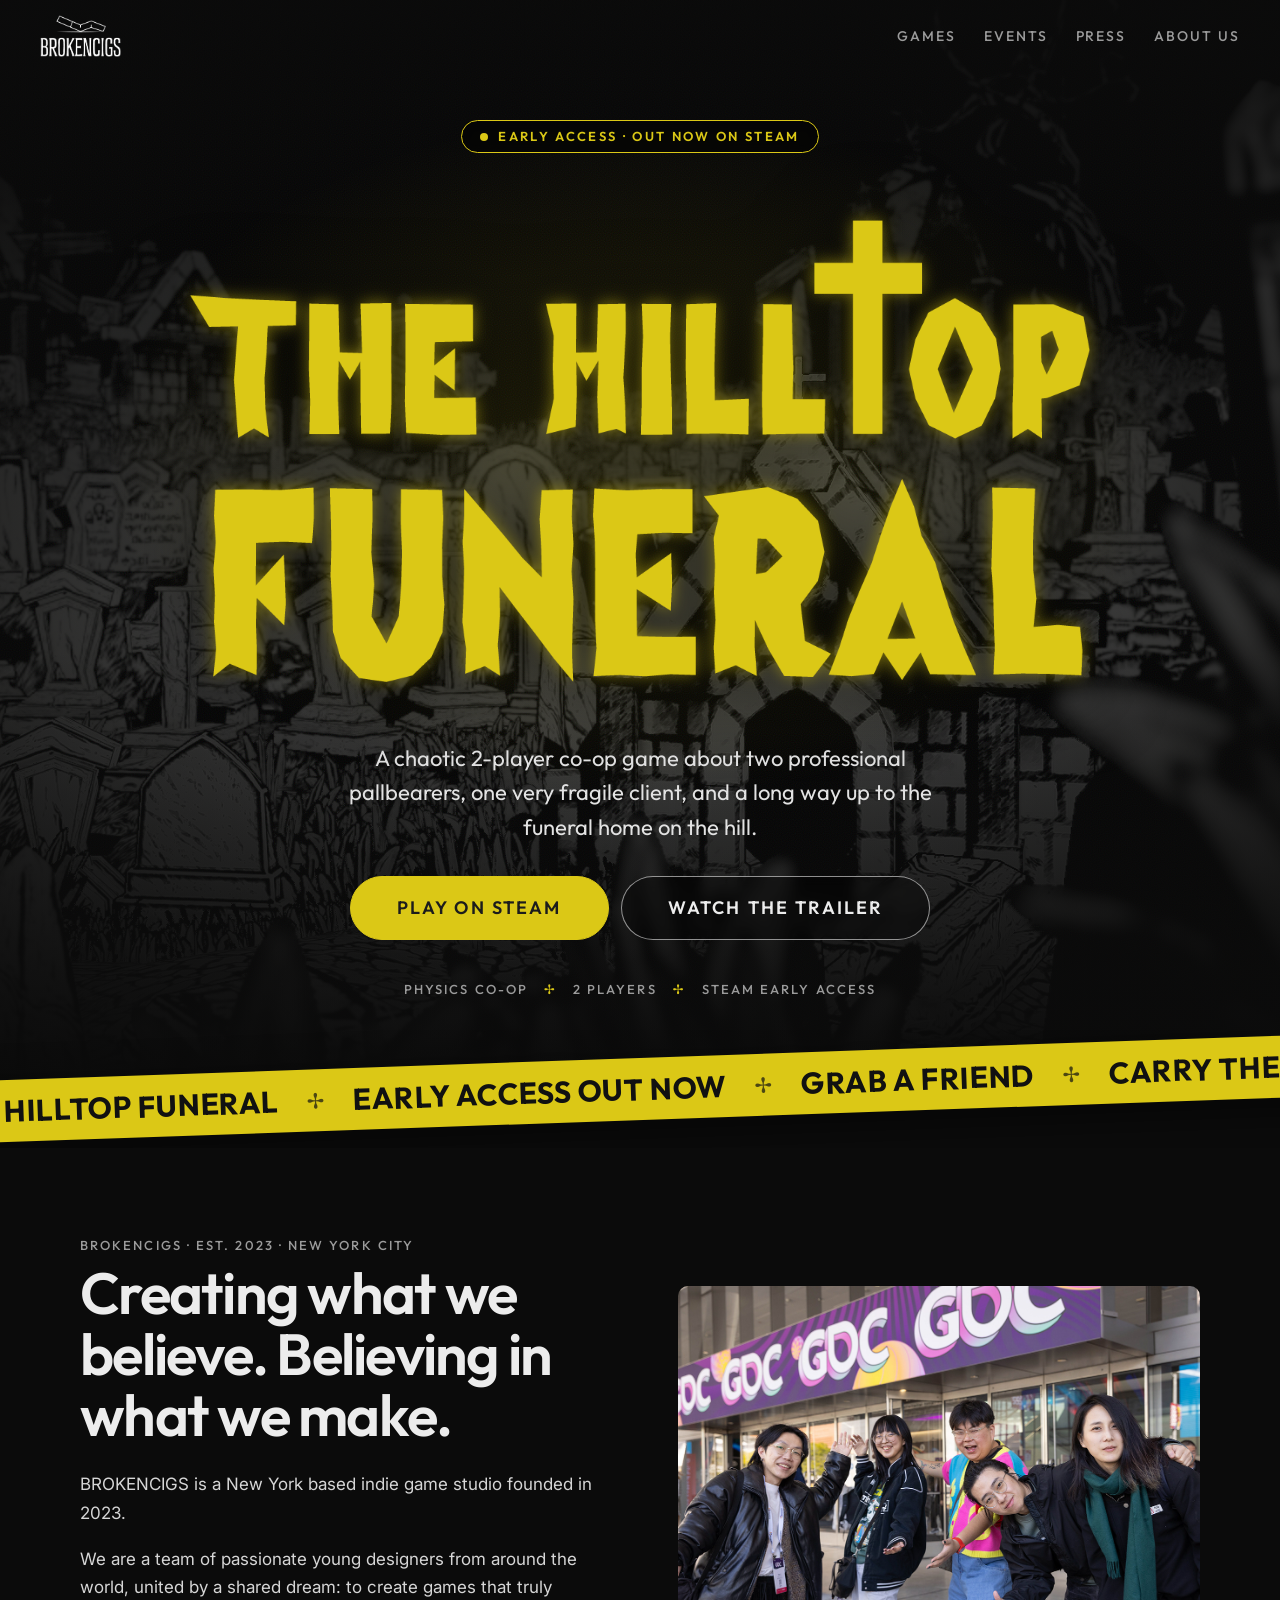
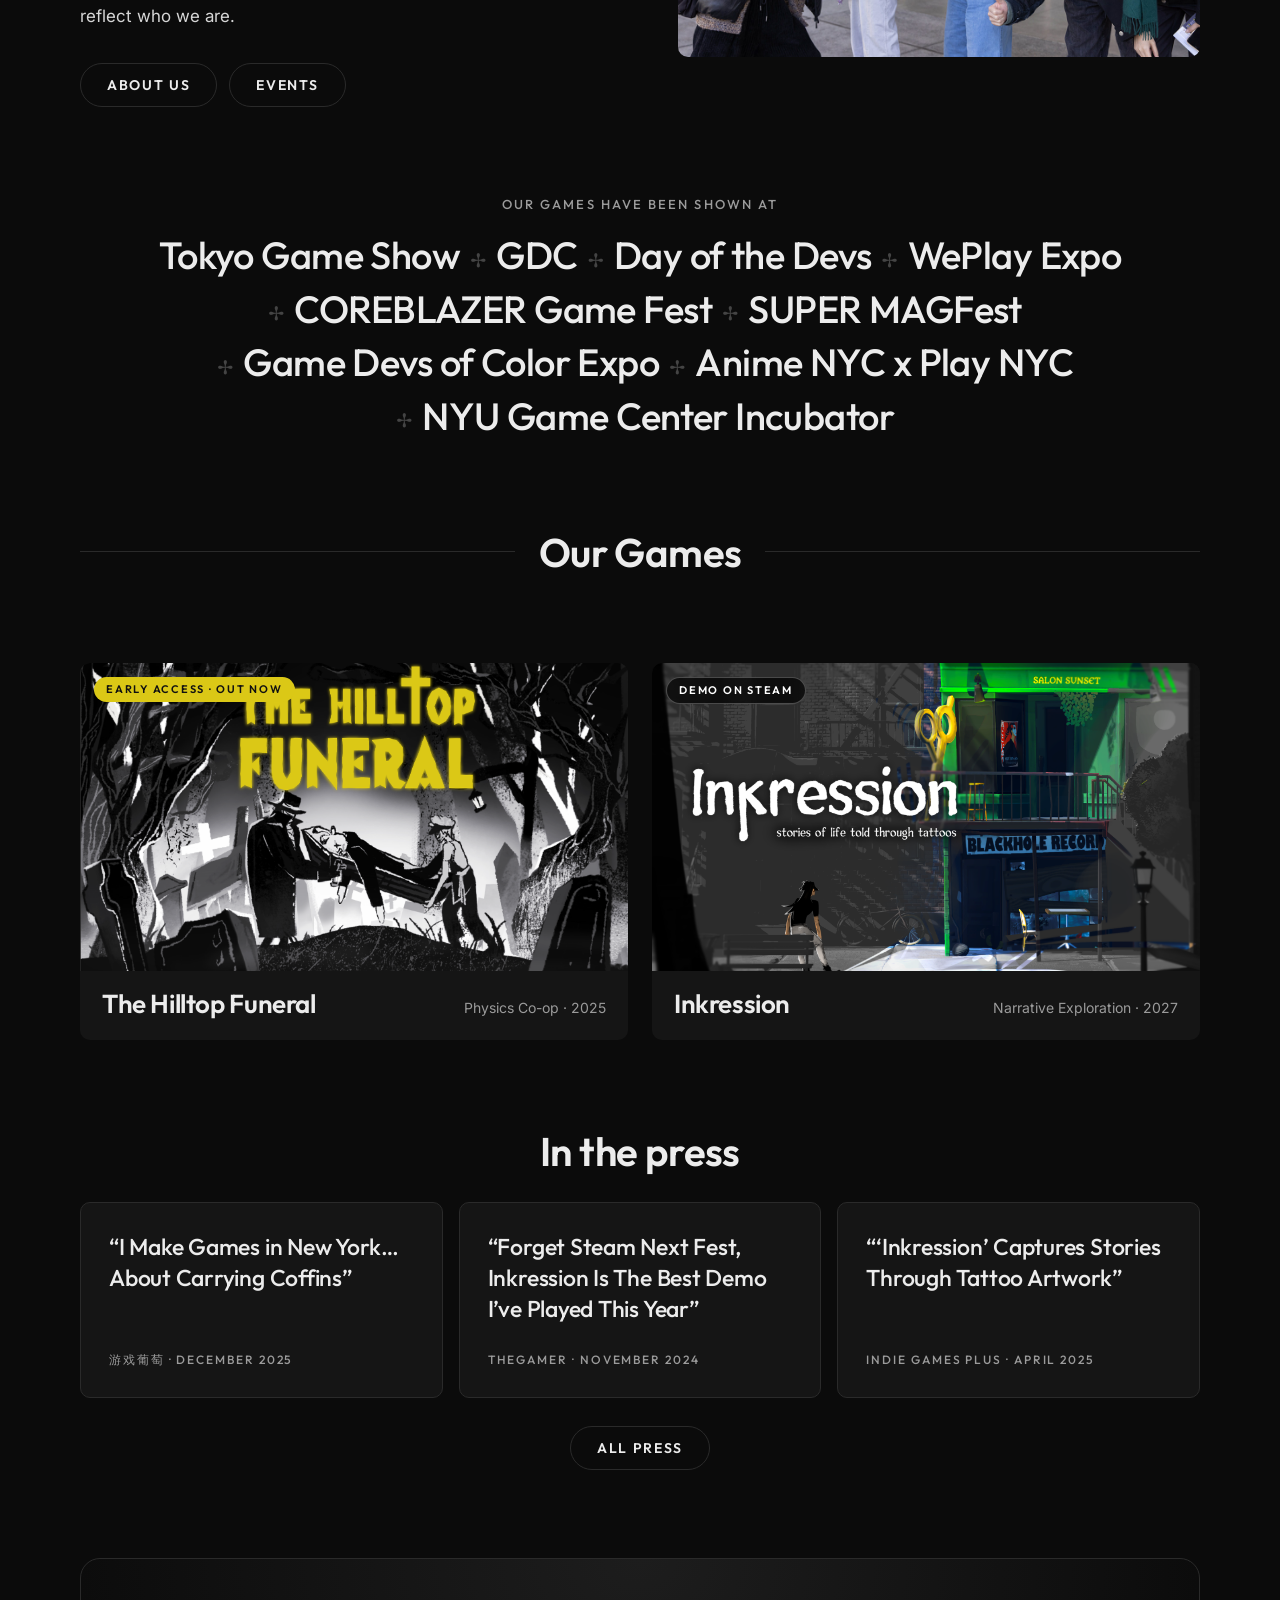
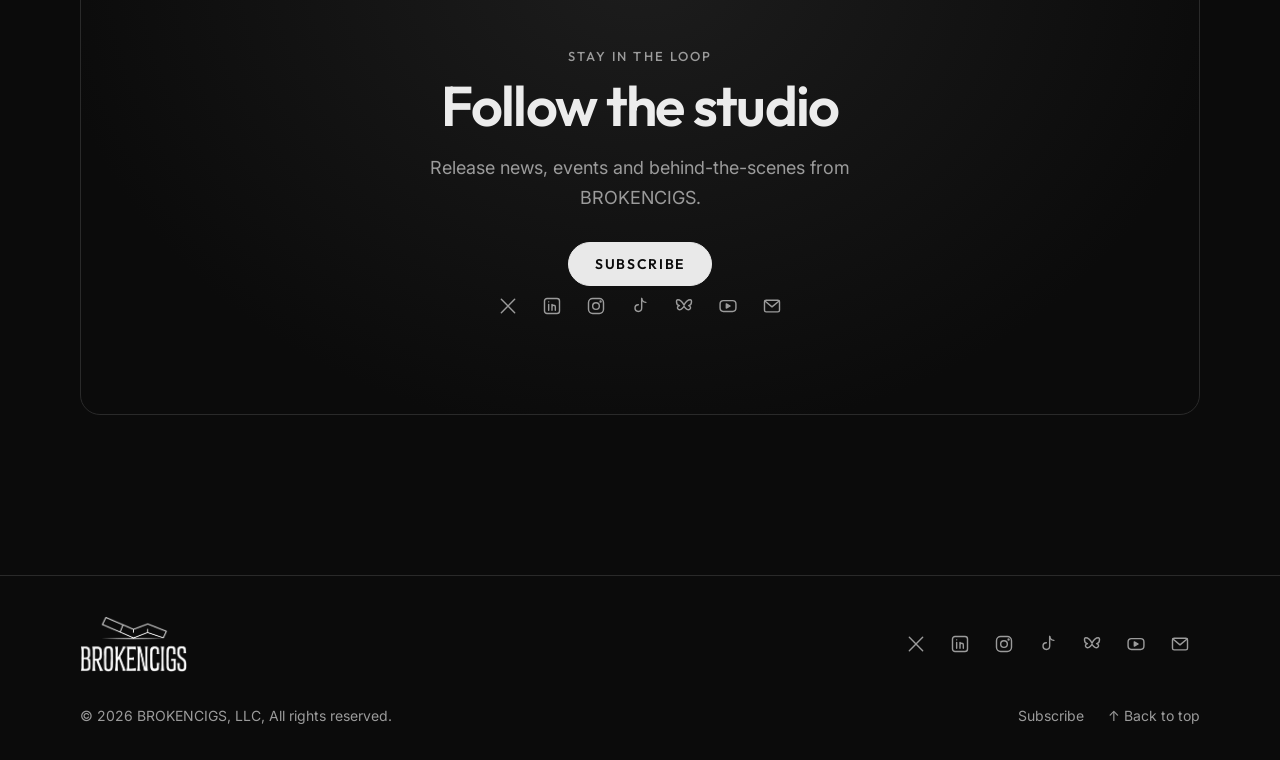
==== commit 67ff75d5: "Team photo in colour; event names white with yellow hover Co-Authored-By: Claude Opus 5.5 <noreply@a" ====
--- a/index.html
+++ b/index.html
@@ -69,6 +69,7 @@
     {
       type:  "chips",
       title: "Our games have been shown at",
+      hover: "#dbc816",                 // colour when you point at a name
       items: [
         { label: "Tokyo Game Show",           url: "/events-2025/" },
         { label: "GDC",                       url: "/events-2025/" },
--- a/assets/site.css
+++ b/assets/site.css
@@ -281,8 +281,7 @@
 .split__title { font-size: clamp(34px, 4.8vw, 58px); line-height: 1.05; letter-spacing: -.03em; margin-bottom: 24px; }
 .split .prose { margin-left: 0; color: #d6d6d6; }
 .split .buttons { margin-top: 32px; }
-.split__media .media { width: 100%; border-radius: var(--radius); filter: grayscale(1) contrast(1.08); transition: filter .6s ease; }
-.split__media:hover .media { filter: none; }
+.split__media .media { width: 100%; border-radius: var(--radius); }
 @media (max-width: 800px) { .split { grid-template-columns: 1fr; } .split--flip .split__media { order: 0; } }
 
 /* ── Chips ("shown at") ───────────────────────────────────── */
@@ -293,10 +292,10 @@
   display: flex; flex-wrap: wrap; justify-content: center; gap: 4px 0;
   font: 500 clamp(22px, 3.2vw, 38px)/1.3 var(--font-display); letter-spacing: -.015em;
 }
-.chips li { color: #767676; }
+.chips li { color: var(--text); }
 .chips li + li::before { content: "✢"; display: inline-block; margin: 0 .55em; font-size: .5em; vertical-align: middle; color: #444; }
 .chips a { text-decoration: none; transition: color .2s; }
-.chips a:hover { color: var(--text); }
+.chips a:hover { color: var(--chip-hover, var(--accent)); }
 
 /* ── Press quotes ─────────────────────────────────────────── */
 .quotes__grid { display: grid; grid-template-columns: repeat(auto-fit, minmax(min(100%, 280px), 1fr)); gap: 16px; }
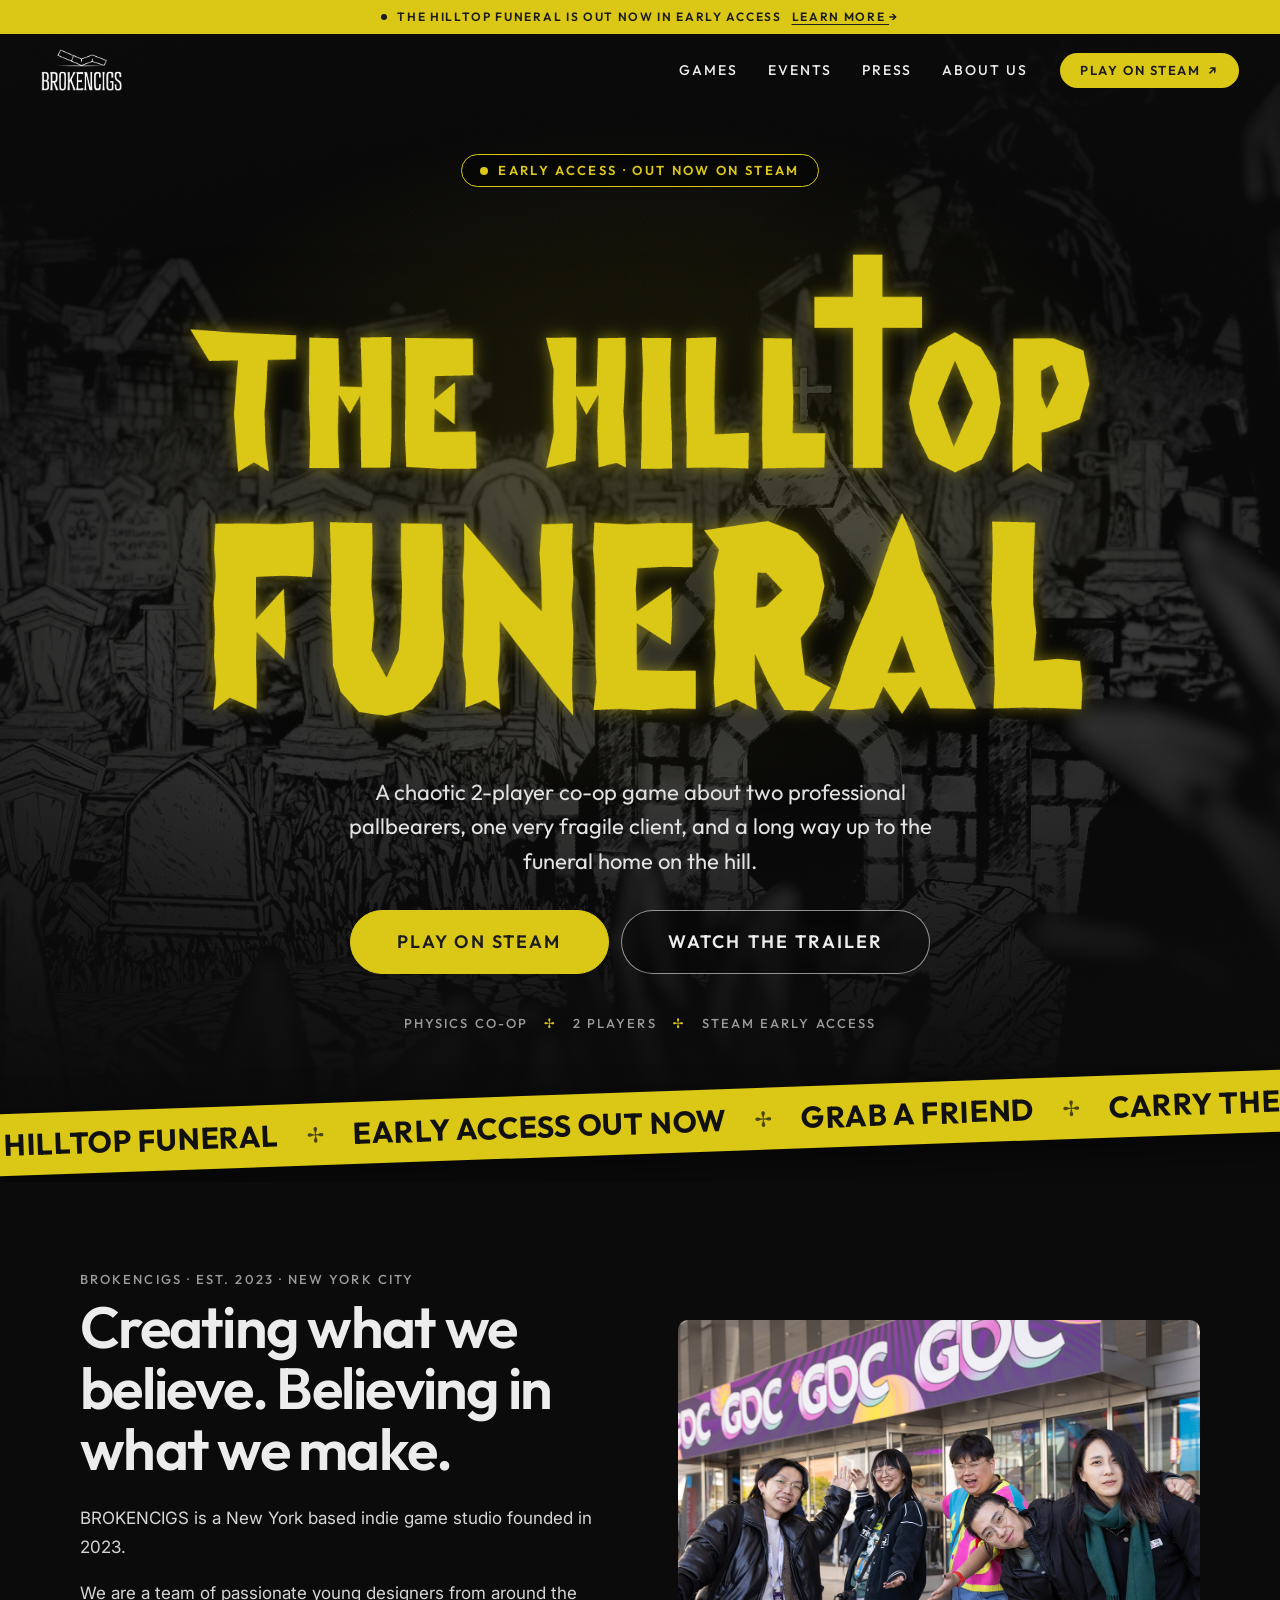
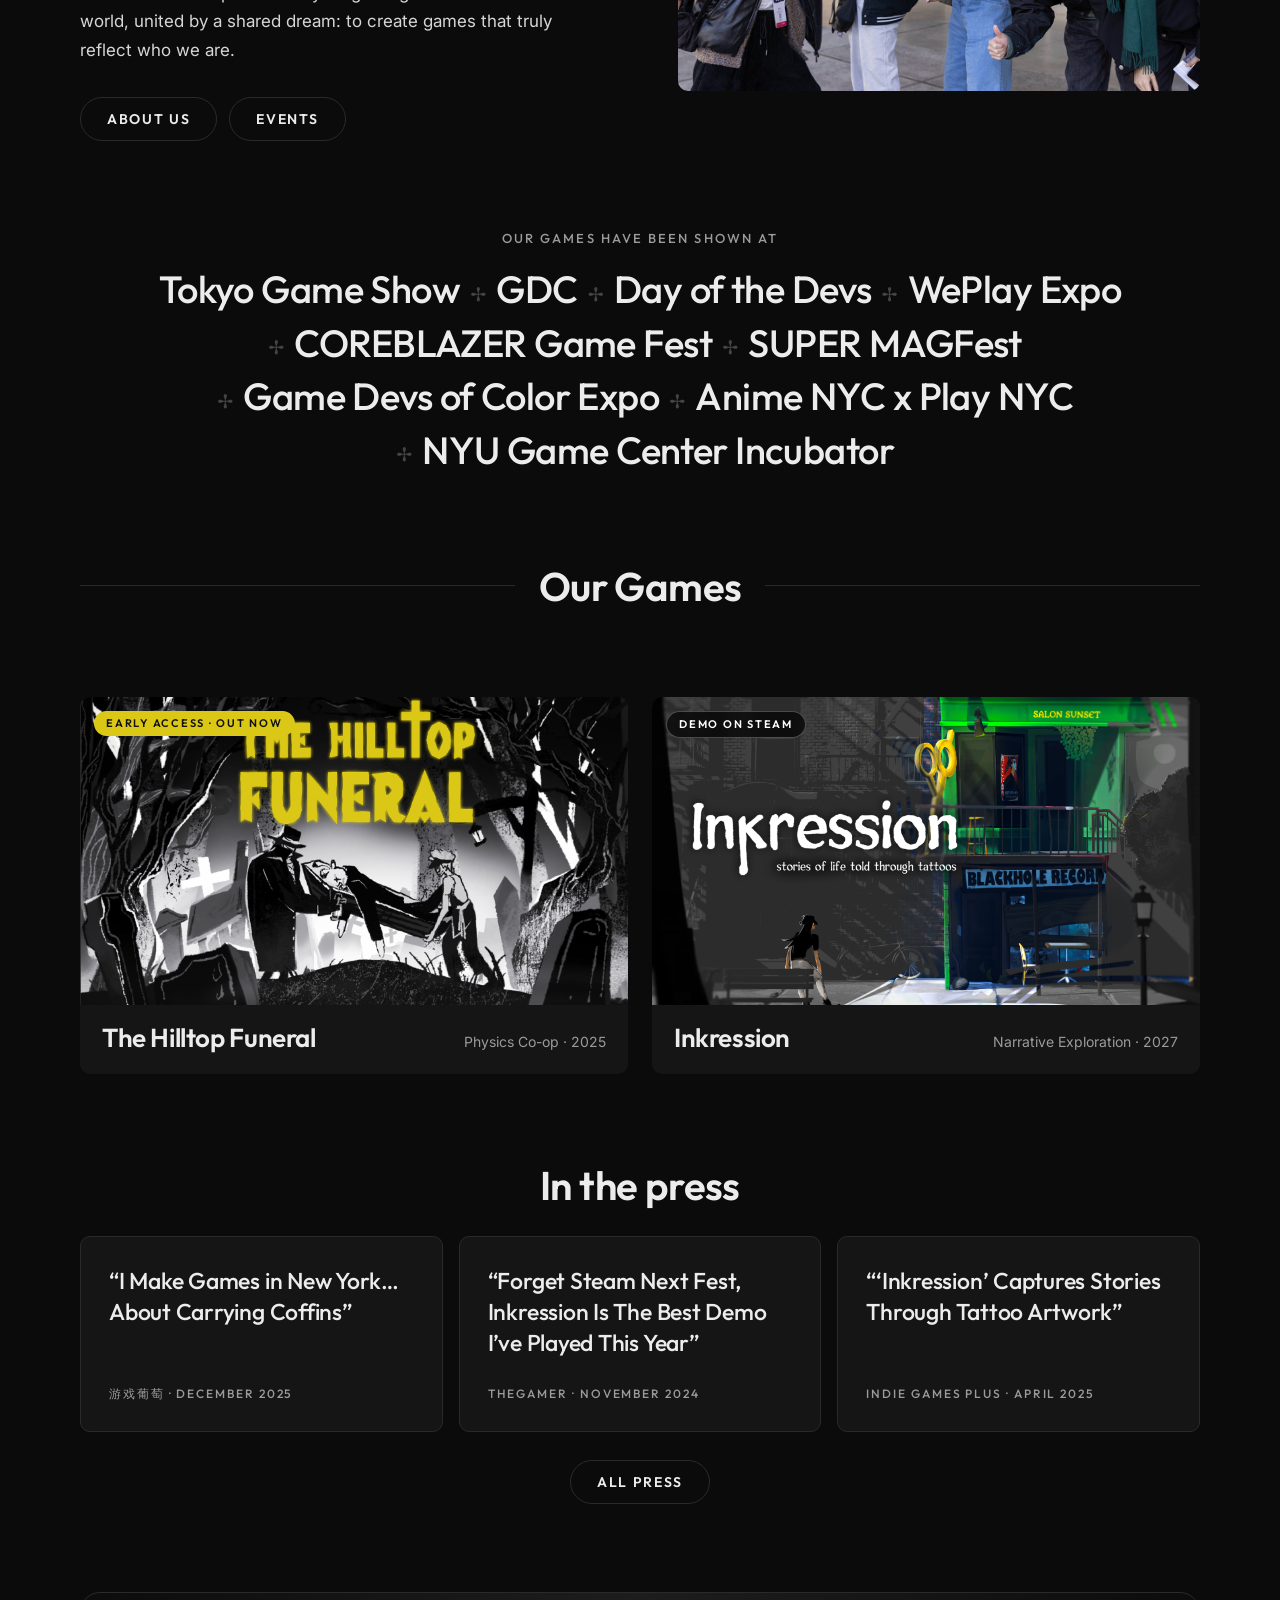
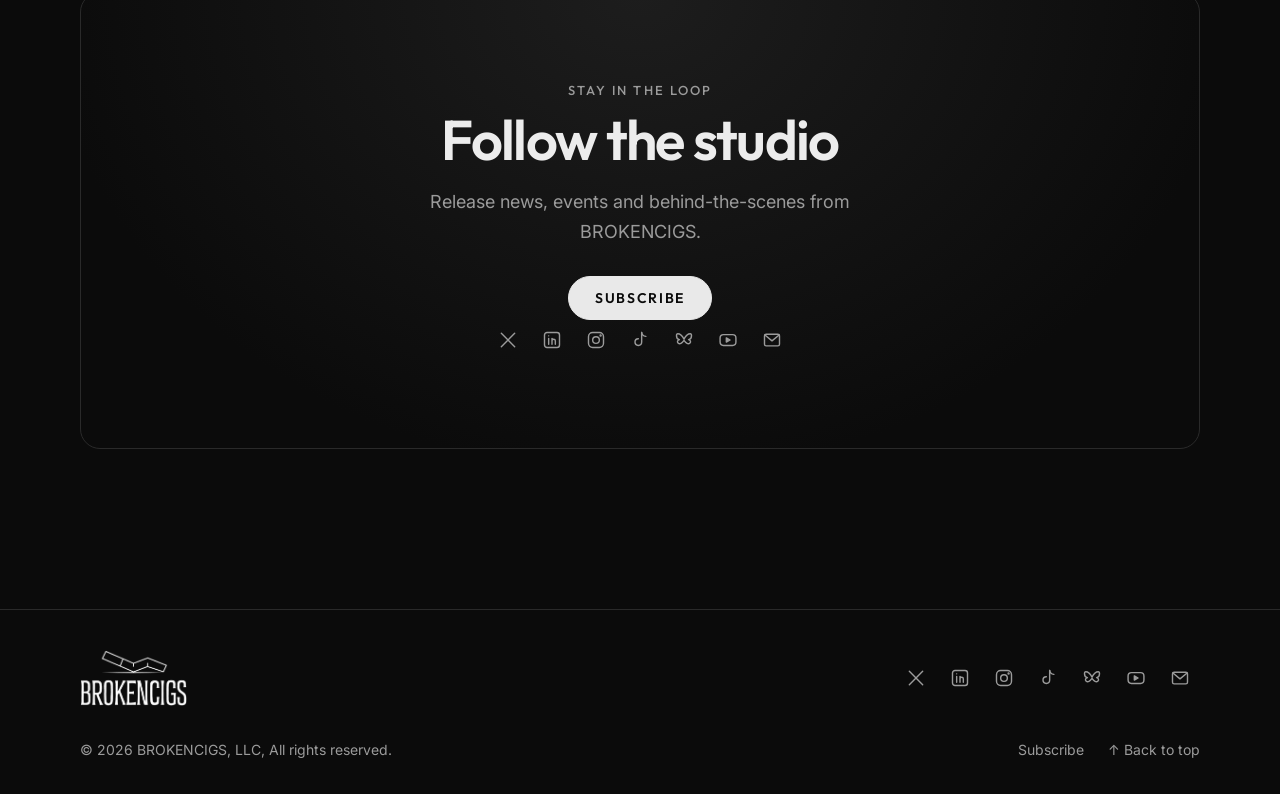
==== commit 9de57756: "Home: link Watch the trailer to YouTube Co-Authored-By: Claude Opus 5.5 <noreply@anthropic.com>" ====
--- a/index.html
+++ b/index.html
@@ -38,7 +38,7 @@
       text:       "A chaotic 2-player co-op game about two professional pallbearers, one very fragile client, and a long way up to the funeral home on the hill.",
       buttons: [
         { label: "Play on Steam", url: "https://store.steampowered.com/app/3553350/The_Hilltop_Funeral/" },
-        { label: "Watch the trailer", url: "/the-hilltop-funeral/", style: "ghost" },
+        { label: "Watch the trailer", url: "https://www.youtube.com/watch?v=ZoVOGycCqyU", style: "ghost" },
       ],
       meta: ["Physics Co-op", "2 Players", "Steam Early Access"],
     },
--- a/assets/site.css
+++ b/assets/site.css
@@ -59,63 +59,163 @@
 }
 
 /* ── Header ───────────────────────────────────────────────── */
+:root {
+  --nav-accent: var(--accent);      /* set from SITE.navButton.color */
+  --nav-accent-ink: #111;
+  --announce-h: 0px;
+  --ease-out: cubic-bezier(.2, .8, .2, 1);
+}
+body.has-announce { --announce-h: 34px; }
+
 .site-header {
   position: fixed; inset: 0 0 auto 0; z-index: 50;
-  height: var(--header-h);
+  transition: transform .5s var(--ease-out);
+}
+body.scrolled .site-header { transform: translateY(calc(-1 * var(--announce-h))); }
+body.nav-hidden .site-header { transform: translateY(-110%); }
+body.menu-open .site-header { transform: none; }
+
+/* Announcement strip */
+.announce {
+  display: flex; align-items: center; justify-content: center; gap: 10px;
+  height: var(--announce-h); padding: 0 16px;
+  background: var(--nav-accent); color: var(--nav-accent-ink);
+  font: 600 12px/1 var(--font-display); letter-spacing: .14em; text-transform: uppercase;
+  text-decoration: none; white-space: nowrap; overflow: hidden;
+}
+.announce__dot { width: 6px; height: 6px; border-radius: 50%; background: currentColor; flex: none; animation: blink 1.6s steps(2, start) infinite; }
+@keyframes blink { to { visibility: hidden; } }
+.announce__link { text-decoration: underline; text-underline-offset: 3px; }
+.announce__arrow { display: inline-block; transition: transform .25s var(--ease-out); }
+.announce:hover .announce__arrow { transform: translateX(4px); }
+@media (max-width: 560px) { .announce__link { display: none; } .announce { font-size: 11px; letter-spacing: .1em; } }
+
+/* The bar itself — full width at the top, floating pill once you scroll */
+.site-header__bar {
+  position: relative;
+  width: 100%; height: var(--header-h); margin: 0 auto;
   display: flex; align-items: center; justify-content: space-between; gap: 24px;
   padding: 0 var(--gutter);
-  transition: background .3s, border-color .3s;
-  border-bottom: 1px solid transparent;
-}
-body.scrolled .site-header, body.menu-open .site-header {
-  background: color-mix(in srgb, var(--bg) 88%, transparent);
-  backdrop-filter: blur(12px);
-  border-bottom-color: var(--line);
-}
-.brand { display: flex; align-items: center; gap: 12px; text-decoration: none; }
-.brand img { height: 42px; width: auto; }
+  border: 1px solid transparent; border-radius: 0;
+  transition: width .5s var(--ease-out), height .5s var(--ease-out), margin .5s var(--ease-out),
+              padding .5s var(--ease-out), border-radius .5s var(--ease-out),
+              background .4s, border-color .4s, box-shadow .4s;
+}
+body.scrolled .site-header__bar {
+  width: min(1160px, calc(100% - 24px)); height: 60px; margin-top: 12px;
+  padding: 0 10px 0 22px; border-radius: 999px;
+  background: color-mix(in srgb, var(--bg) 70%, transparent);
+  -webkit-backdrop-filter: blur(16px) saturate(140%);
+          backdrop-filter: blur(16px) saturate(140%);
+  border-color: rgba(255, 255, 255, .09);
+  box-shadow: 0 12px 40px rgba(0, 0, 0, .45);
+}
+
+/* Reading progress line along the bottom of the pill */
+.site-header__progress {
+  position: absolute; left: 28px; right: 28px; bottom: -1px; height: 2px; border-radius: 2px;
+  background: var(--nav-accent); transform-origin: left; transform: scaleX(0);
+  opacity: 0; transition: opacity .3s; pointer-events: none;
+}
+body.scrolled .site-header__progress { opacity: .9; }
+
+.brand { display: flex; align-items: center; gap: 12px; text-decoration: none; flex: none; }
+.brand img { height: 42px; width: auto; transition: height .5s var(--ease-out), transform .4s var(--ease-out); }
+body.scrolled .site-header .brand img { height: 34px; }
+.brand:hover img { transform: rotate(-6deg) scale(1.05); }
 .brand--footer img { height: 56px; }
 .brand span { font: 600 20px/1 var(--font-display); letter-spacing: .06em; }
 
-.site-nav { display: flex; align-items: center; gap: 28px; }
-.site-nav__links { display: flex; gap: 28px; list-style: none; margin: 0; padding: 0; }
+/* Desktop links with a roll-up hover */
+.site-nav { display: flex; align-items: center; gap: 32px; }
+.site-nav__links { display: flex; gap: 30px; list-style: none; margin: 0; padding: 0; }
+.site-nav__links li { position: relative; }
 .site-nav__links a {
-  font: 500 14px/1 var(--font-display); letter-spacing: .14em; text-transform: uppercase;
-  text-decoration: none; color: var(--muted); padding: 8px 0; position: relative; transition: color .2s;
-}
-.site-nav__links a:hover, .site-nav__links a[aria-current] { color: var(--text); }
-.site-nav__links a[aria-current]::after {
-  content: ""; position: absolute; left: 0; right: 0; bottom: 0; height: 2px; background: var(--accent);
-}
-.site-header .socials--nav { display: none; }
-
-.menu-btn { display: none; }
-
-@media (max-width: 760px) {
-  .menu-btn {
-    display: grid; place-content: center; gap: 6px;
-    width: 44px; height: 44px; margin-right: -10px;
-    background: none; border: 0; cursor: pointer;
-  }
-  .menu-btn span { display: block; width: 22px; height: 2px; background: var(--text); transition: transform .25s; }
-  body.menu-open .menu-btn span:first-child { transform: translateY(4px) rotate(45deg); }
-  body.menu-open .menu-btn span:last-child  { transform: translateY(-4px) rotate(-45deg); }
-
-  .site-nav {
-    position: fixed; inset: var(--header-h) 0 0 0;
-    flex-direction: column; align-items: flex-start; justify-content: space-between;
-    padding: 32px var(--gutter) 48px;
-    background: var(--bg);
-    opacity: 0; visibility: hidden; transition: opacity .25s, visibility .25s;
-  }
-  body.menu-open { overflow: hidden; }
-  body.menu-open .site-nav { opacity: 1; visibility: visible; }
-  .site-nav__links { flex-direction: column; gap: 4px; }
-  .site-nav__links a { font-size: 30px; letter-spacing: .02em; color: var(--text); display: block; padding: 10px 0; }
-  .site-nav__links a[aria-current]::after { display: none; }
-  .site-nav__links a[aria-current] { color: var(--accent); }
-  .site-header .socials--nav { display: flex; }
-}
+  display: block; overflow: hidden; text-decoration: none;
+  font: 500 14px/1.3 var(--font-display); letter-spacing: .14em; text-transform: uppercase;
+  color: var(--text);
+}
+.roll { display: block; position: relative; transition: transform .4s var(--ease-out); }
+.roll::after {
+  content: attr(data-text); position: absolute; left: 0; top: 100%;
+  color: var(--nav-accent);
+}
+.site-nav__links a:hover .roll, .site-nav__links a:focus-visible .roll { transform: translateY(-100%); }
+.site-nav__links li.is-active::after {
+  content: ""; position: absolute; left: 50%; bottom: -10px;
+  width: 5px; height: 5px; margin-left: -2.5px; border-radius: 50%;
+  background: var(--nav-accent);
+}
+
+/* Highlight button */
+.nav-cta {
+  display: inline-flex; align-items: center; gap: 8px; flex: none;
+  padding: 11px 20px; border-radius: 999px;
+  background: var(--nav-accent); color: var(--nav-accent-ink);
+  font: 600 13px/1 var(--font-display); letter-spacing: .12em; text-transform: uppercase;
+  text-decoration: none;
+  transition: transform .25s var(--ease-out), box-shadow .25s;
+}
+.nav-cta span { transition: transform .25s var(--ease-out); }
+.nav-cta:hover { transform: translateY(-1px); box-shadow: 0 0 0 4px color-mix(in srgb, var(--nav-accent) 25%, transparent), 0 8px 24px color-mix(in srgb, var(--nav-accent) 30%, transparent); }
+.nav-cta:hover span { transform: translate(2px, -2px); }
+.nav-cta--big { padding: 18px 30px; font-size: 15px; }
+
+/* Menu button (phones / small tablets) */
+.menu-btn {
+  display: none; place-content: center; gap: 6px;
+  width: 44px; height: 44px; margin-right: -8px;
+  background: none; border: 0; border-radius: 50%; cursor: pointer;
+}
+.menu-btn span { display: block; width: 22px; height: 2px; border-radius: 2px; background: var(--text); transition: transform .35s var(--ease-out); }
+body.menu-open .menu-btn span:first-child { transform: translateY(4px) rotate(45deg); }
+body.menu-open .menu-btn span:last-child  { transform: translateY(-4px) rotate(-45deg); }
+
+/* Full-screen phone menu — opens with a circular wipe from the menu button */
+.mobile-menu {
+  position: fixed; inset: 0; z-index: 49;
+  display: flex; flex-direction: column; justify-content: space-between; gap: 32px;
+  padding: calc(var(--header-h) + var(--announce-h) + 32px) var(--gutter) 40px;
+  background:
+    radial-gradient(ellipse at 100% 0%, color-mix(in srgb, var(--nav-accent) 12%, transparent), transparent 55%),
+    var(--bg);
+  overflow-y: auto;
+  clip-path: circle(0px at calc(100% - 38px) calc(var(--announce-h) + 36px));
+  visibility: hidden;
+  transition: clip-path .65s cubic-bezier(.7, 0, .2, 1), visibility 0s .65s;
+}
+body.menu-open .mobile-menu {
+  clip-path: circle(150vmax at calc(100% - 38px) calc(var(--announce-h) + 36px));
+  visibility: visible;
+  transition: clip-path .65s cubic-bezier(.7, 0, .2, 1), visibility 0s;
+}
+body.menu-open { overflow: hidden; }
+.mobile-menu__links { list-style: none; margin: 0; padding: 0; }
+.mobile-menu__links li {
+  opacity: 0; transform: translateY(28px);
+  transition: opacity .4s, transform .6s var(--ease-out);
+}
+body.menu-open .mobile-menu__links li { opacity: 1; transform: none; transition-delay: calc(.18s + var(--i) * .07s); }
+.mobile-menu__links a {
+  display: flex; align-items: baseline; gap: 16px;
+  padding: 14px 0; border-bottom: 1px solid var(--line);
+  font: 600 clamp(38px, 11vw, 64px)/1.05 var(--font-display); letter-spacing: -.03em;
+  text-decoration: none;
+}
+.mobile-menu__links small { font: 500 13px/1 var(--font-display); letter-spacing: .12em; color: var(--nav-accent); }
+.mobile-menu__links a[aria-current] { color: var(--nav-accent); }
+.mobile-menu__foot {
+  display: flex; flex-direction: column; align-items: flex-start; gap: 20px;
+  opacity: 0; transition: opacity .4s;
+}
+body.menu-open .mobile-menu__foot { opacity: 1; transition-delay: .5s; }
+.socials--menu { margin-left: -10px; }
+
+@media (max-width: 860px) {
+  .site-nav { display: none; }
+  .menu-btn { display: grid; }
+}
+@media (min-width: 861px) { .mobile-menu { display: none; } }
 
 /* ── Layout ───────────────────────────────────────────────── */
 /* Page background art (PAGE.background) — sits behind everything, fades out at the bottom */
@@ -129,12 +229,12 @@
 }
 
 .site-main {
-  padding: calc(var(--header-h) + 40px) var(--gutter) 40px;
+  padding: calc(var(--header-h) + var(--announce-h) + 40px) var(--gutter) 40px;
   max-width: calc(var(--max) + var(--gutter) * 2);
   margin: 0 auto;
 }
 .site-main > * + * { margin-top: clamp(48px, 7vw, 88px); }
-.site-main > .full:first-child { margin-top: calc(-1 * (var(--header-h) + 40px)); }
+.site-main > .full:first-child { margin-top: calc(-1 * (var(--header-h) + var(--announce-h) + 40px)); }
 
 /* Full-bleed sections break out of the content column */
 .full {
@@ -208,12 +308,74 @@
 @media (max-width: 560px) { .game-hero .btn { padding: 18px 34px; font-size: 16px; } }
 .site-main > .game-hero + * { margin-top: clamp(72px, 10vw, 128px); }   /* space below the logo & button */
 
+/* ── Section page header ──────────────────────────────────── */
+.page-hero {
+  position: relative; isolation: isolate; overflow: hidden;
+  min-height: clamp(440px, 70vh, 760px);
+  display: flex; align-items: flex-end;
+  padding: calc(var(--header-h) + var(--announce-h) + 64px) var(--gutter) clamp(48px, 7vw, 88px);
+}
+.page-hero__bg {
+  position: absolute; inset: 0; z-index: -2;
+  background: center / cover no-repeat;
+  opacity: .42;
+  animation: promo-drift 40s ease-in-out infinite alternate;
+}
+.page-hero::after {
+  content: ""; position: absolute; inset: 0; z-index: -1;
+  background:
+    linear-gradient(90deg, rgba(11,11,11,.85) 0%, rgba(11,11,11,.35) 55%, rgba(11,11,11,.1) 100%),
+    linear-gradient(180deg, rgba(11,11,11,.6) 0, transparent 30%, transparent 55%, var(--bg) 100%);
+}
+.page-hero__inner { width: 100%; max-width: var(--max); margin: 0 auto; }
+.page-hero__title {
+  font-size: clamp(64px, 13vw, 176px); font-weight: 600;
+  line-height: .9; letter-spacing: -.045em; margin: 0 0 24px -0.04em;
+}
+.page-hero__intro { max-width: 560px; margin: 0; font: 400 clamp(18px, 2vw, 22px)/1.5 var(--font-display); color: #dcdcdc; }
+.page-hero .buttons { margin-top: 28px; }
+.page-hero__aside {
+  position: absolute; right: var(--gutter); bottom: clamp(48px, 7vw, 88px); margin: 0;
+  writing-mode: vertical-rl; transform: rotate(180deg);
+  color: var(--muted); font: 500 11px/1 var(--font-display); letter-spacing: .24em; text-transform: uppercase;
+}
+@media (max-width: 700px) { .page-hero__aside { display: none; } }
+
+/* ── Games showcase ───────────────────────────────────────── */
+.showcase { display: grid; gap: clamp(72px, 10vw, 140px); }
+.show {
+  --show-accent: var(--accent); --show-ink: var(--accent-ink);
+  display: grid; grid-template-columns: minmax(0, 1.3fr) minmax(0, 1fr);
+  gap: clamp(28px, 5vw, 72px); align-items: center;
+}
+.show--flip .show__media { order: 2; }
+.show__media {
+  position: relative; display: block; overflow: hidden; border-radius: calc(var(--radius) * 1.4);
+  box-shadow: 0 40px 100px -40px color-mix(in srgb, var(--show-accent) 60%, transparent);
+  transition: transform .6s var(--ease-out), box-shadow .6s;
+}
+.show__media img { width: 100%; aspect-ratio: 16 / 9; object-fit: cover; transition: transform .8s var(--ease-out); }
+.show__media:hover { transform: translateY(-4px); box-shadow: 0 50px 120px -40px color-mix(in srgb, var(--show-accent) 80%, transparent); }
+.show__media:hover img { transform: scale(1.05); }
+.show__num { margin: 0 0 14px; color: var(--show-accent); font: 600 14px/1 var(--font-display); letter-spacing: .2em; }
+.show__num span { color: var(--muted); }
+.show__title { font-size: clamp(40px, 5.4vw, 72px); line-height: .98; letter-spacing: -.035em; margin-bottom: 12px; }
+.show__title a { text-decoration: none; transition: color .25s; }
+.show__title a:hover { color: var(--show-accent); }
+.show__meta { margin: 0 0 20px; color: var(--muted); font: 500 13px/1.4 var(--font-display); letter-spacing: .16em; text-transform: uppercase; }
+.show__blurb { margin: 0 0 28px; color: #d6d6d6; font-size: 18px; max-width: 460px; }
+.show .btn { --btn-bg: var(--show-accent); --btn-ink: var(--show-ink); }
+@media (max-width: 800px) {
+  .show { grid-template-columns: 1fr; }
+  .show--flip .show__media { order: 0; }
+}
+
 /* ── Home: featured game promo ────────────────────────────── */
 .promo {
   position: relative; isolation: isolate; overflow: hidden;
   min-height: 100vh; min-height: 100svh;
   display: grid; place-items: center; text-align: center;
-  padding: calc(var(--header-h) + 48px) var(--gutter) 88px;
+  padding: calc(var(--header-h) + var(--announce-h) + 48px) var(--gutter) 88px;
 }
 .promo__bg {
   position: absolute; inset: 0; z-index: -2;
@@ -255,7 +417,10 @@
   color: var(--muted); font: 500 13px/1.4 var(--font-display); letter-spacing: .16em; text-transform: uppercase;
 }
 .promo__meta li + li::before { content: "✢"; margin: 0 16px; color: var(--accent); }
-@media (max-width: 560px) { .promo .btn { padding: 18px 32px; font-size: 16px; } }
+@media (max-width: 560px) {
+  .promo .btn { padding: 18px 32px; font-size: 16px; }
+  .promo__badge { padding: 8px 14px; font-size: 10.5px; letter-spacing: .1em; white-space: nowrap; }
+}
 
 /* ── Ticker band ──────────────────────────────────────────── */
 .marquee { --marquee-bg: var(--accent); --marquee-ink: #111; overflow: hidden; padding: 28px 0; }
@@ -278,11 +443,14 @@
 /* ── Split (text + image) ─────────────────────────────────── */
 .split { display: grid; grid-template-columns: minmax(0, 1fr) minmax(0, 1fr); gap: clamp(32px, 6vw, 80px); align-items: center; }
 .split--flip .split__media { order: -1; }
+.split--small  { grid-template-columns: minmax(0, 1.25fr) minmax(0, .75fr); }   /* imageSize: "small" */
+.split--medium { grid-template-columns: minmax(0, 1.1fr) minmax(0, .9fr); }     /* imageSize: "medium" */
 .split__title { font-size: clamp(34px, 4.8vw, 58px); line-height: 1.05; letter-spacing: -.03em; margin-bottom: 24px; }
 .split .prose { margin-left: 0; color: #d6d6d6; }
 .split .buttons { margin-top: 32px; }
+.site-main > .split + .facts { margin-top: clamp(72px, 10vw, 128px); }   /* breathing room before info boxes */
 .split__media .media { width: 100%; border-radius: var(--radius); }
-@media (max-width: 800px) { .split { grid-template-columns: 1fr; } .split--flip .split__media { order: 0; } }
+@media (max-width: 800px) { .split, .split--small, .split--medium { grid-template-columns: 1fr; } .split--flip .split__media { order: 0; } .split--small .split__media { max-width: 420px; } .split--medium .split__media { max-width: 520px; } }
 
 /* ── Chips ("shown at") ───────────────────────────────────── */
 .chips { text-align: center; }
@@ -431,9 +599,9 @@
 /* Event year cards: big year over the photo */
 .card--big-title .card__img::after { content: ""; position: absolute; inset: 0; background: rgba(0,0,0,.45); transition: background .3s; }
 .card--big-title:hover .card__img::after { background: rgba(0,0,0,.25); }
-.card--big-title .card__body { position: absolute; inset: 0; display: grid; place-items: center; padding: 0; z-index: 1; }
+.card--big-title .card__body { position: absolute; inset: 0; display: flex; flex-direction: column; align-items: center; justify-content: center; gap: 12px; padding: 0 20px; z-index: 1; text-align: center; }
 .card--big-title .card__title { font-size: clamp(56px, 9vw, 104px); font-weight: 600; text-shadow: 0 4px 30px rgba(0,0,0,.5); }
-.card--big-title .card__meta { display: none; }
+.card--big-title .card__meta { display: block; color: #e6e6e6; font: 500 12px/1.5 var(--font-display); letter-spacing: .18em; text-transform: uppercase; text-shadow: 0 2px 12px rgba(0,0,0,.8); }
 
 /* ── Link lists (press) ───────────────────────────────────── */
 .links ul { list-style: none; margin: 0; padding: 0; border-top: 1px solid var(--line); }
